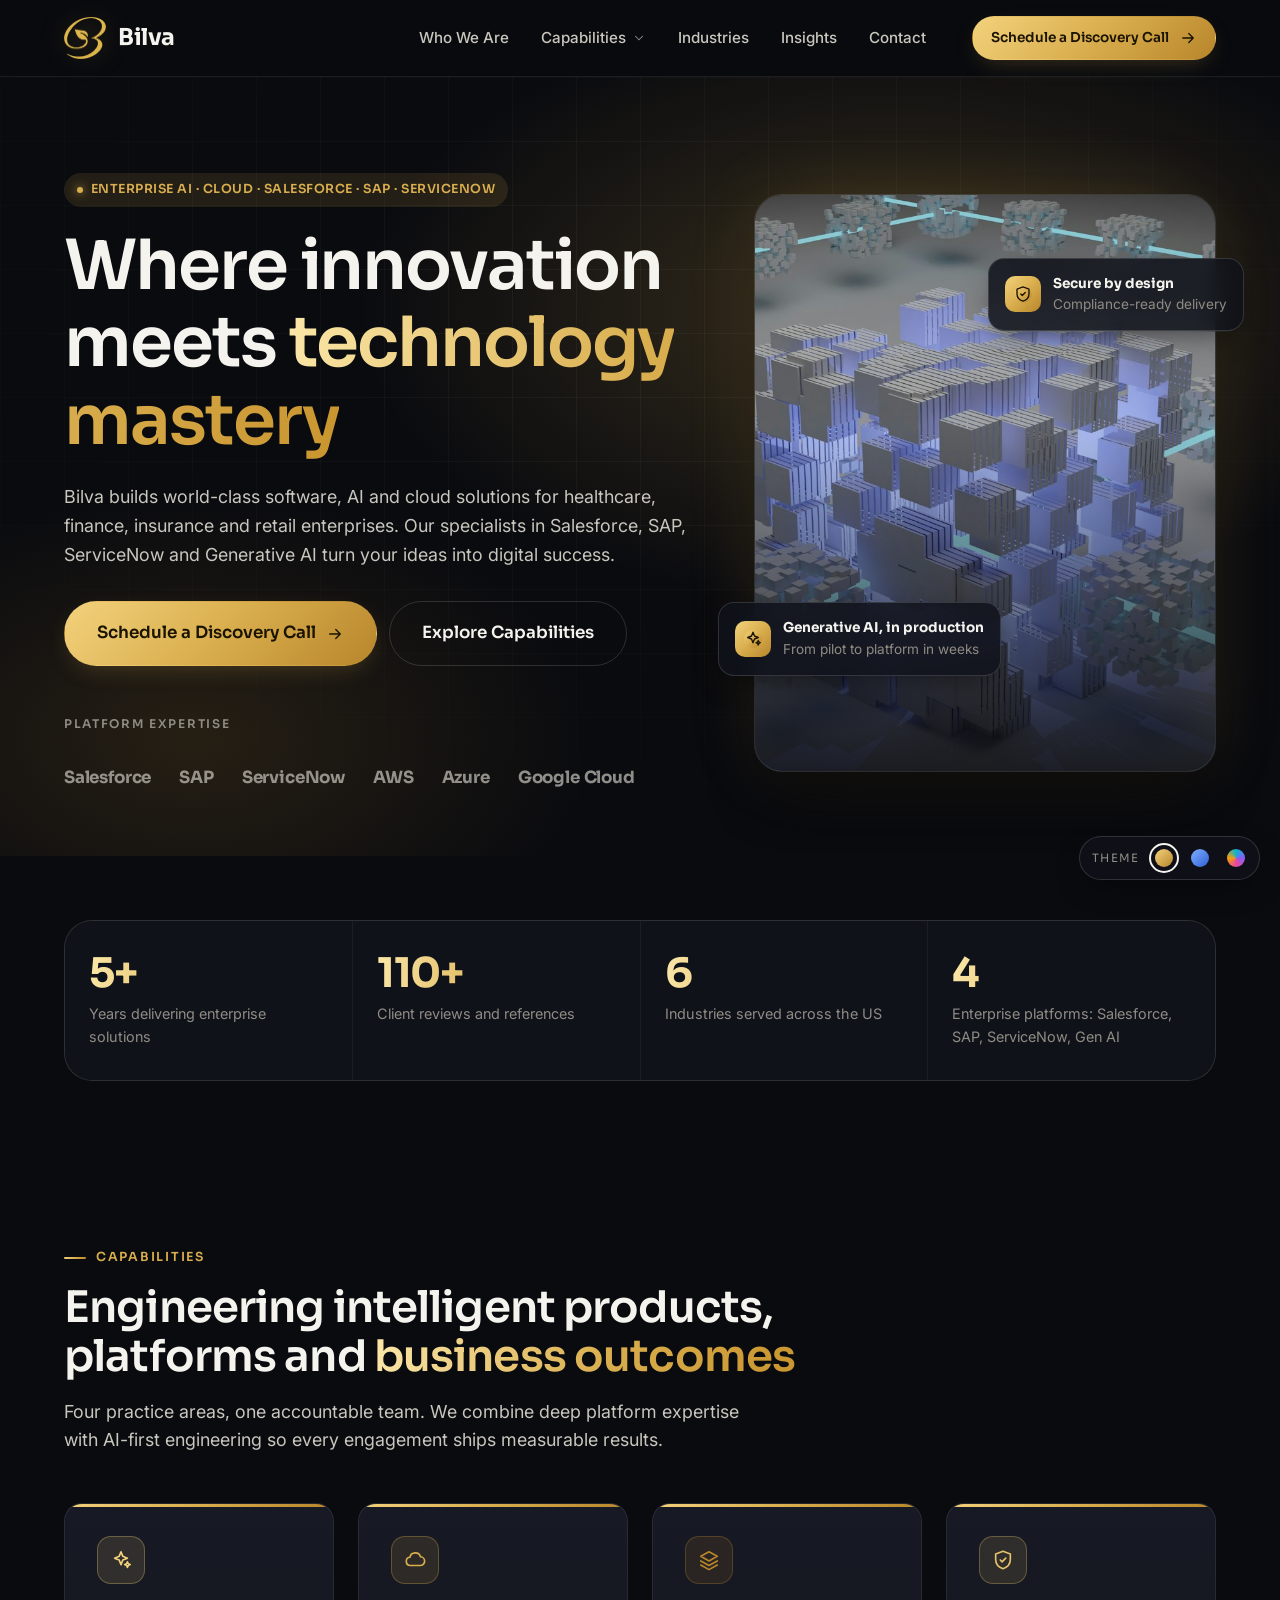
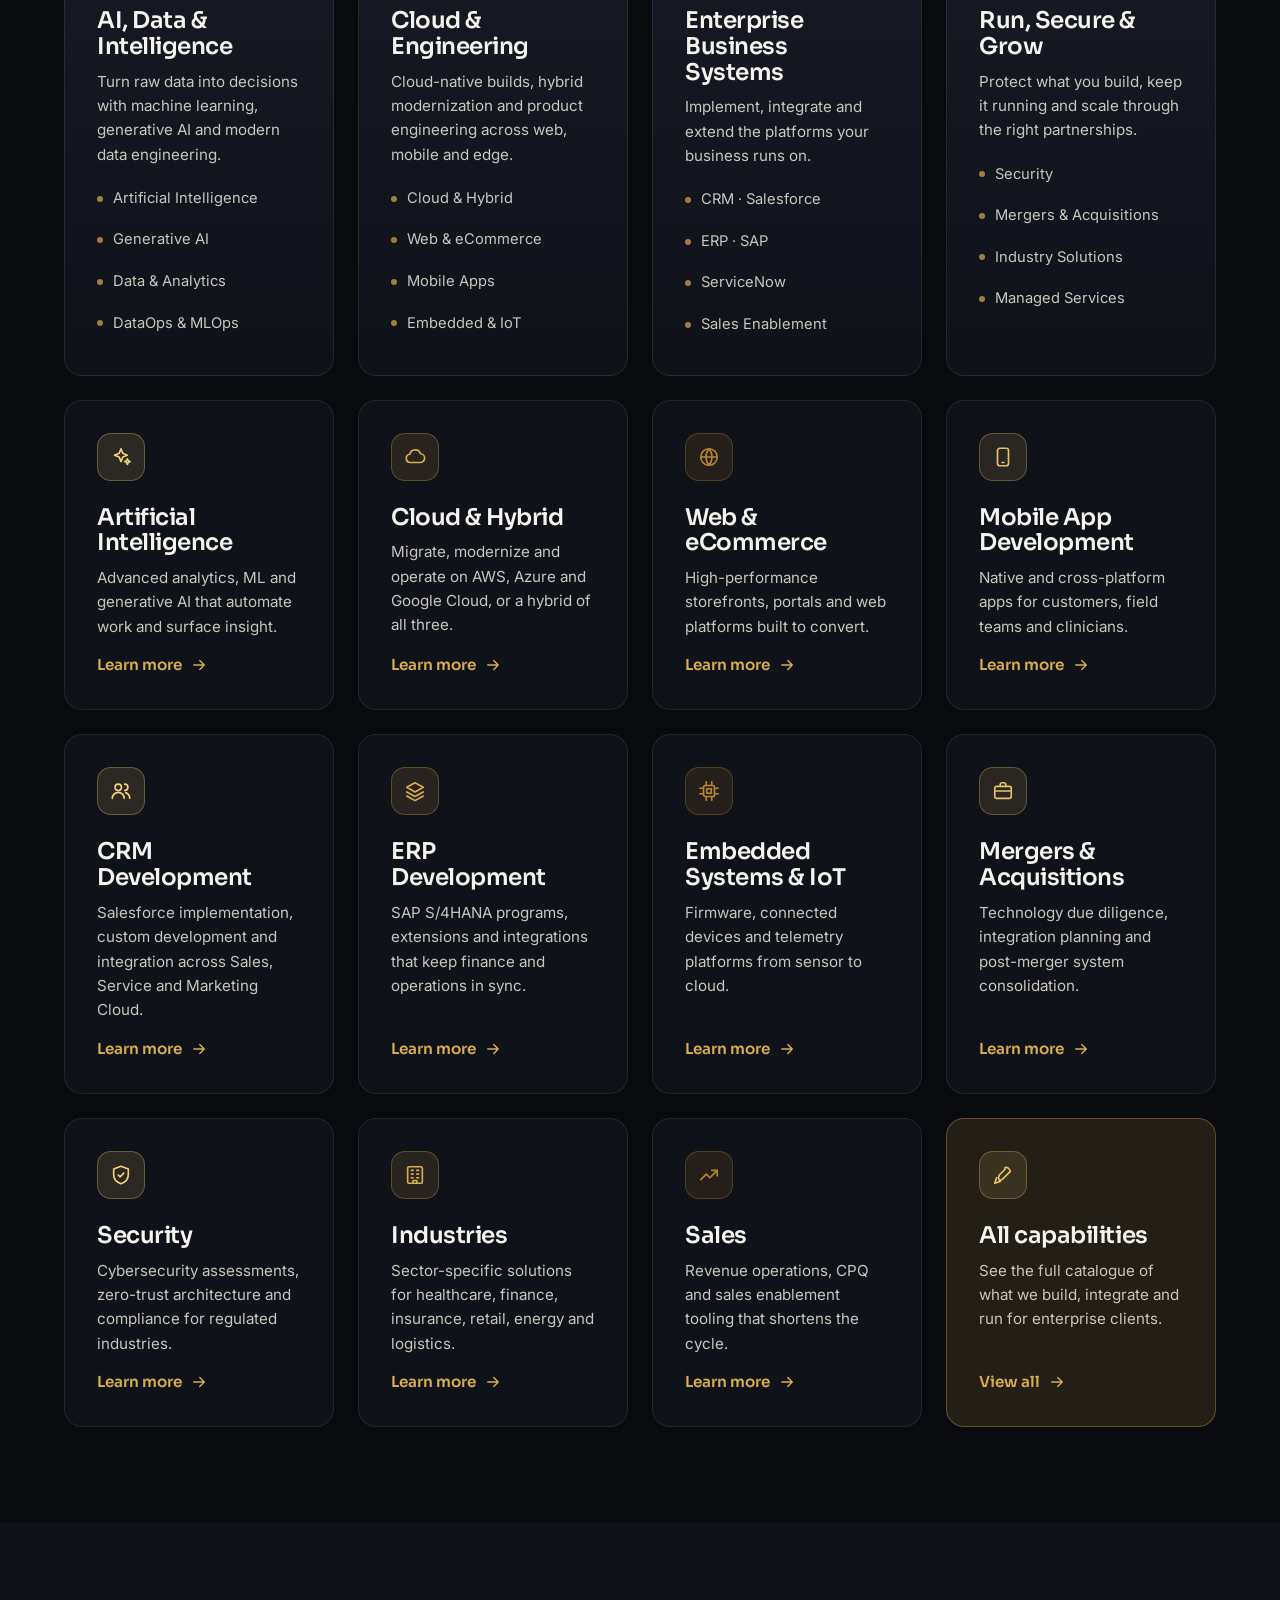
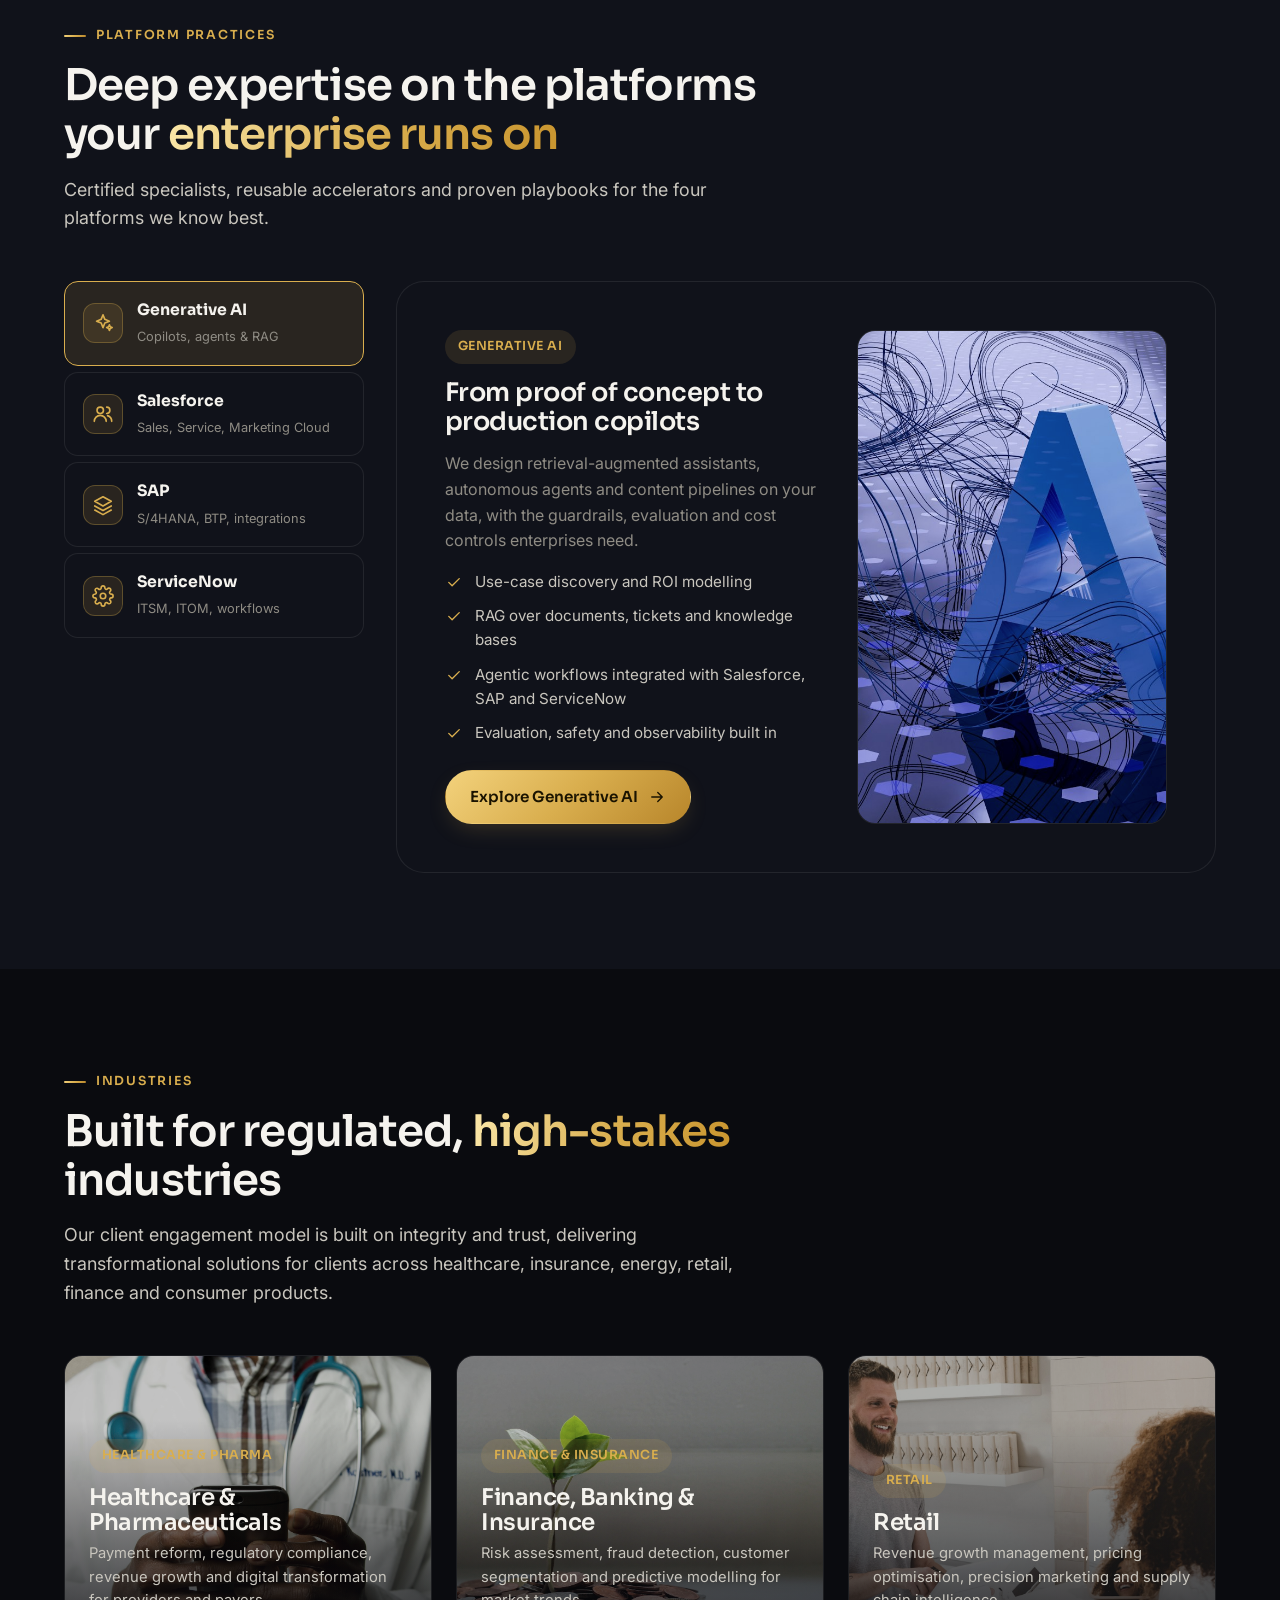
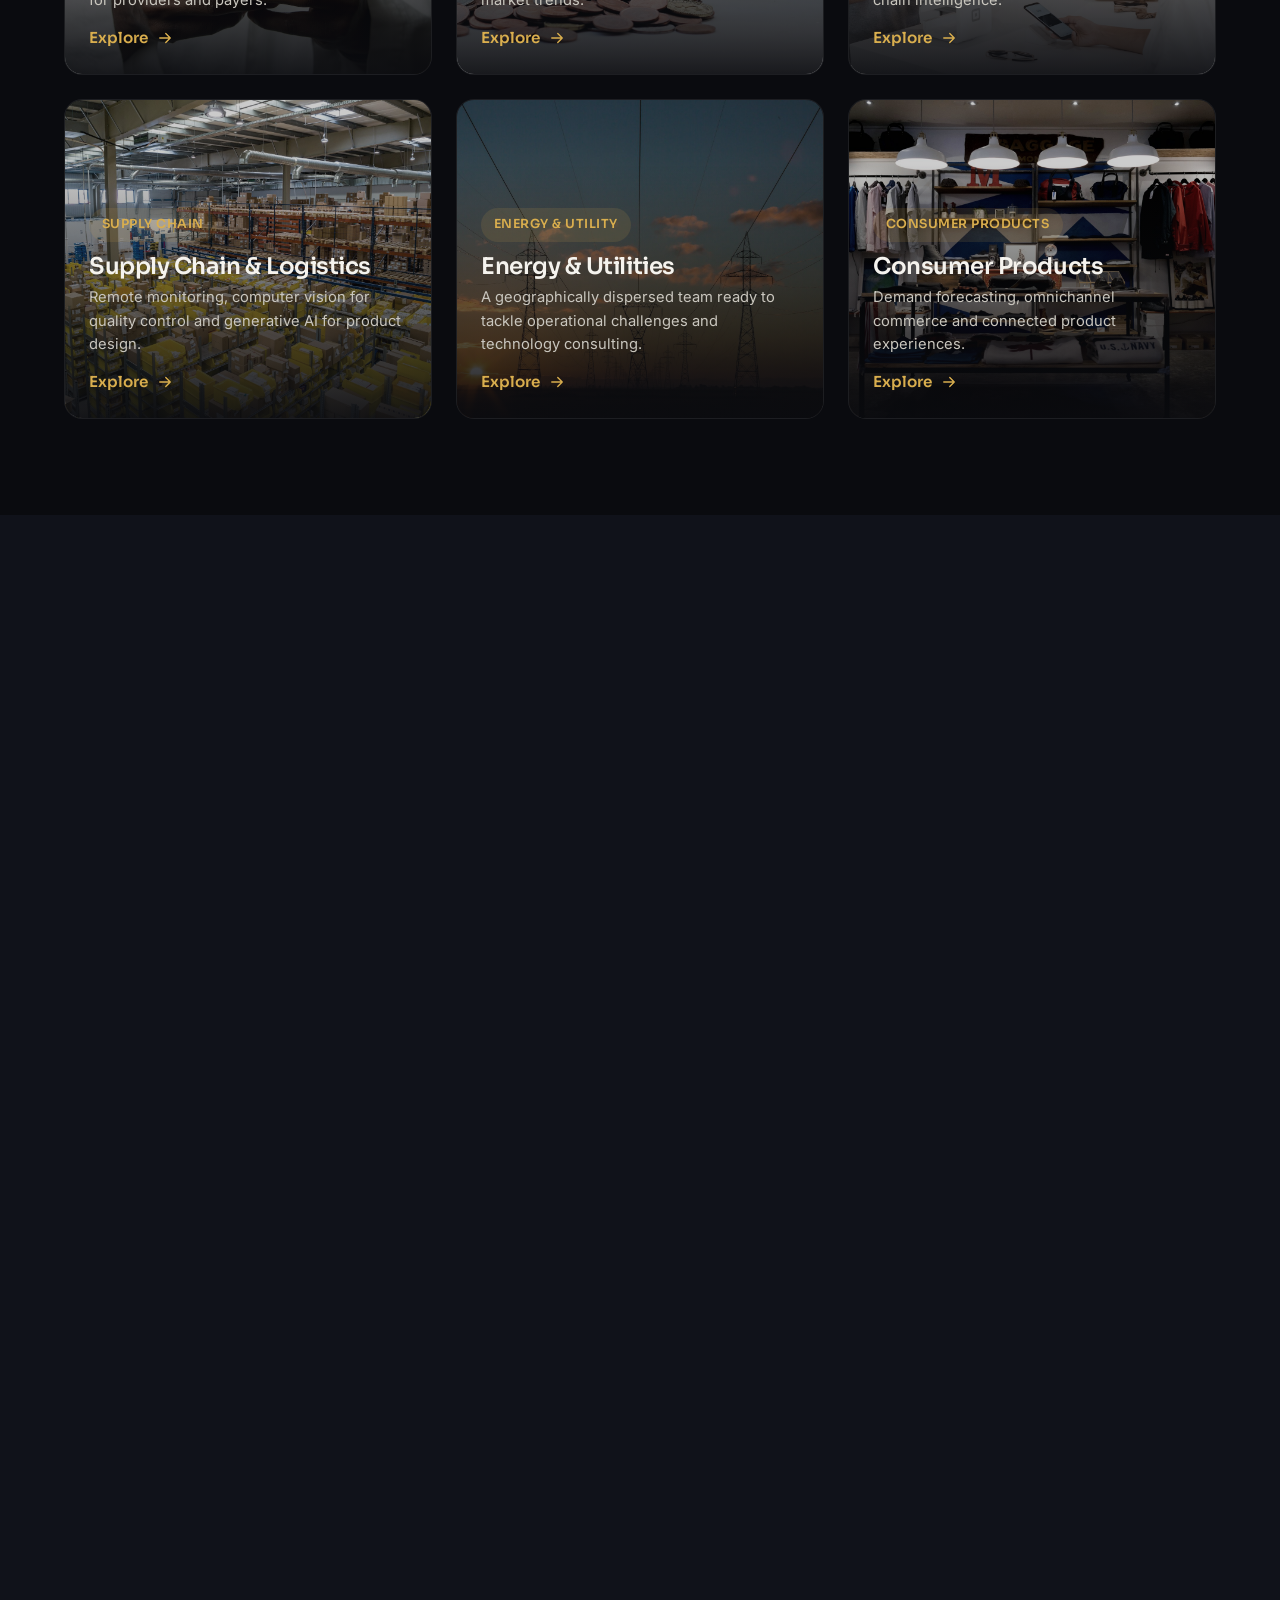
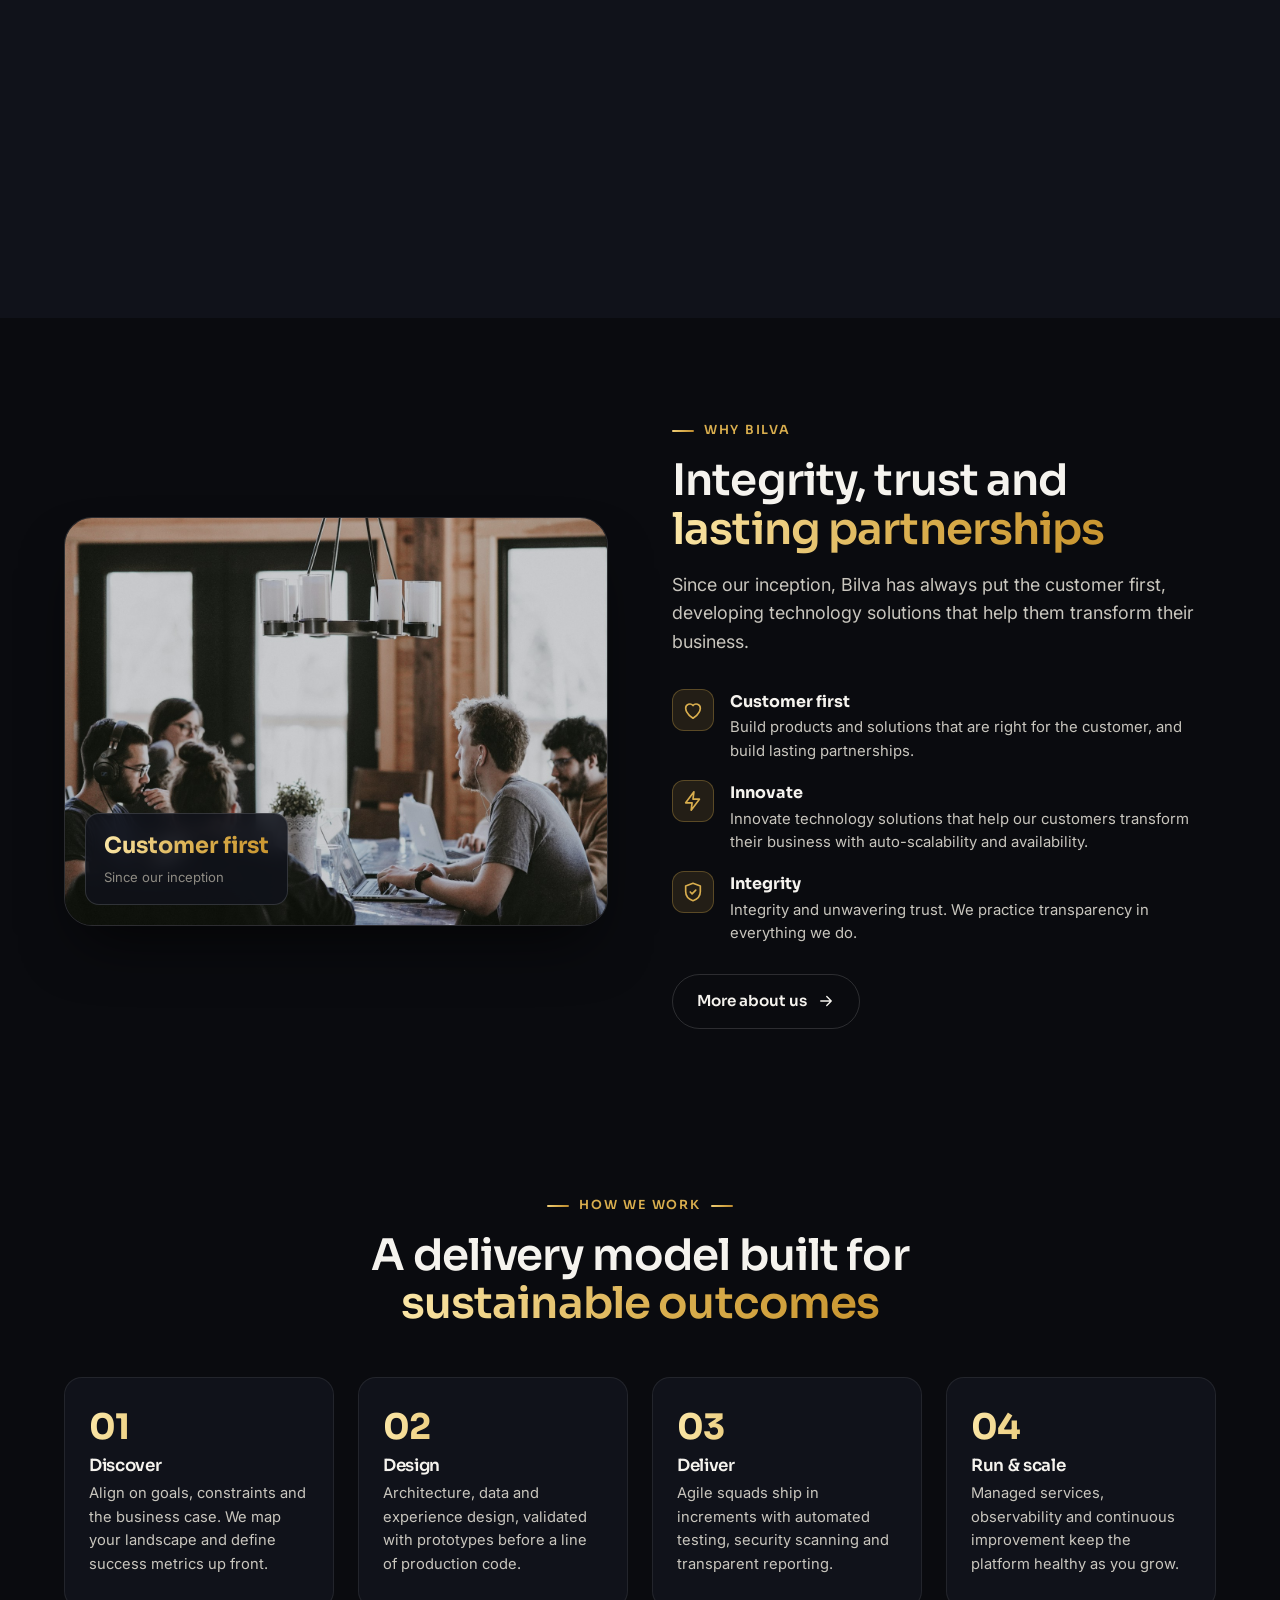
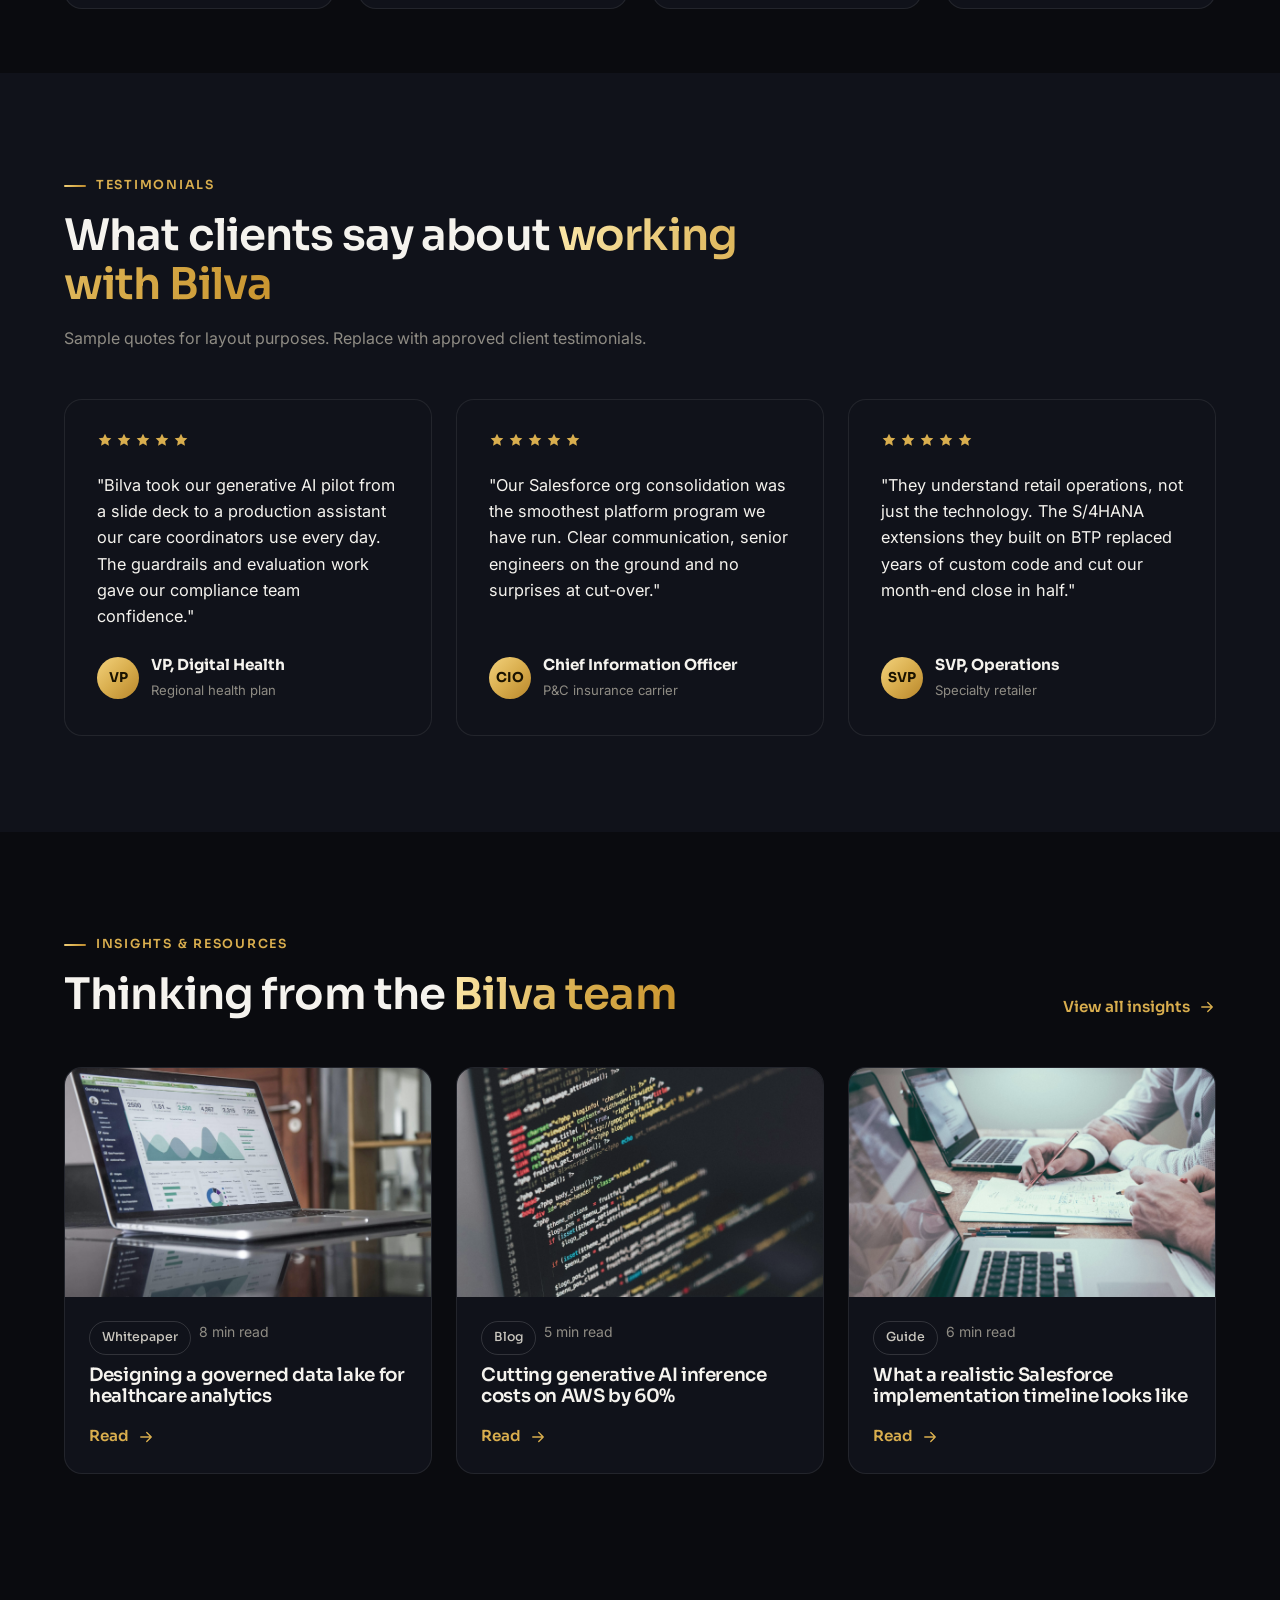
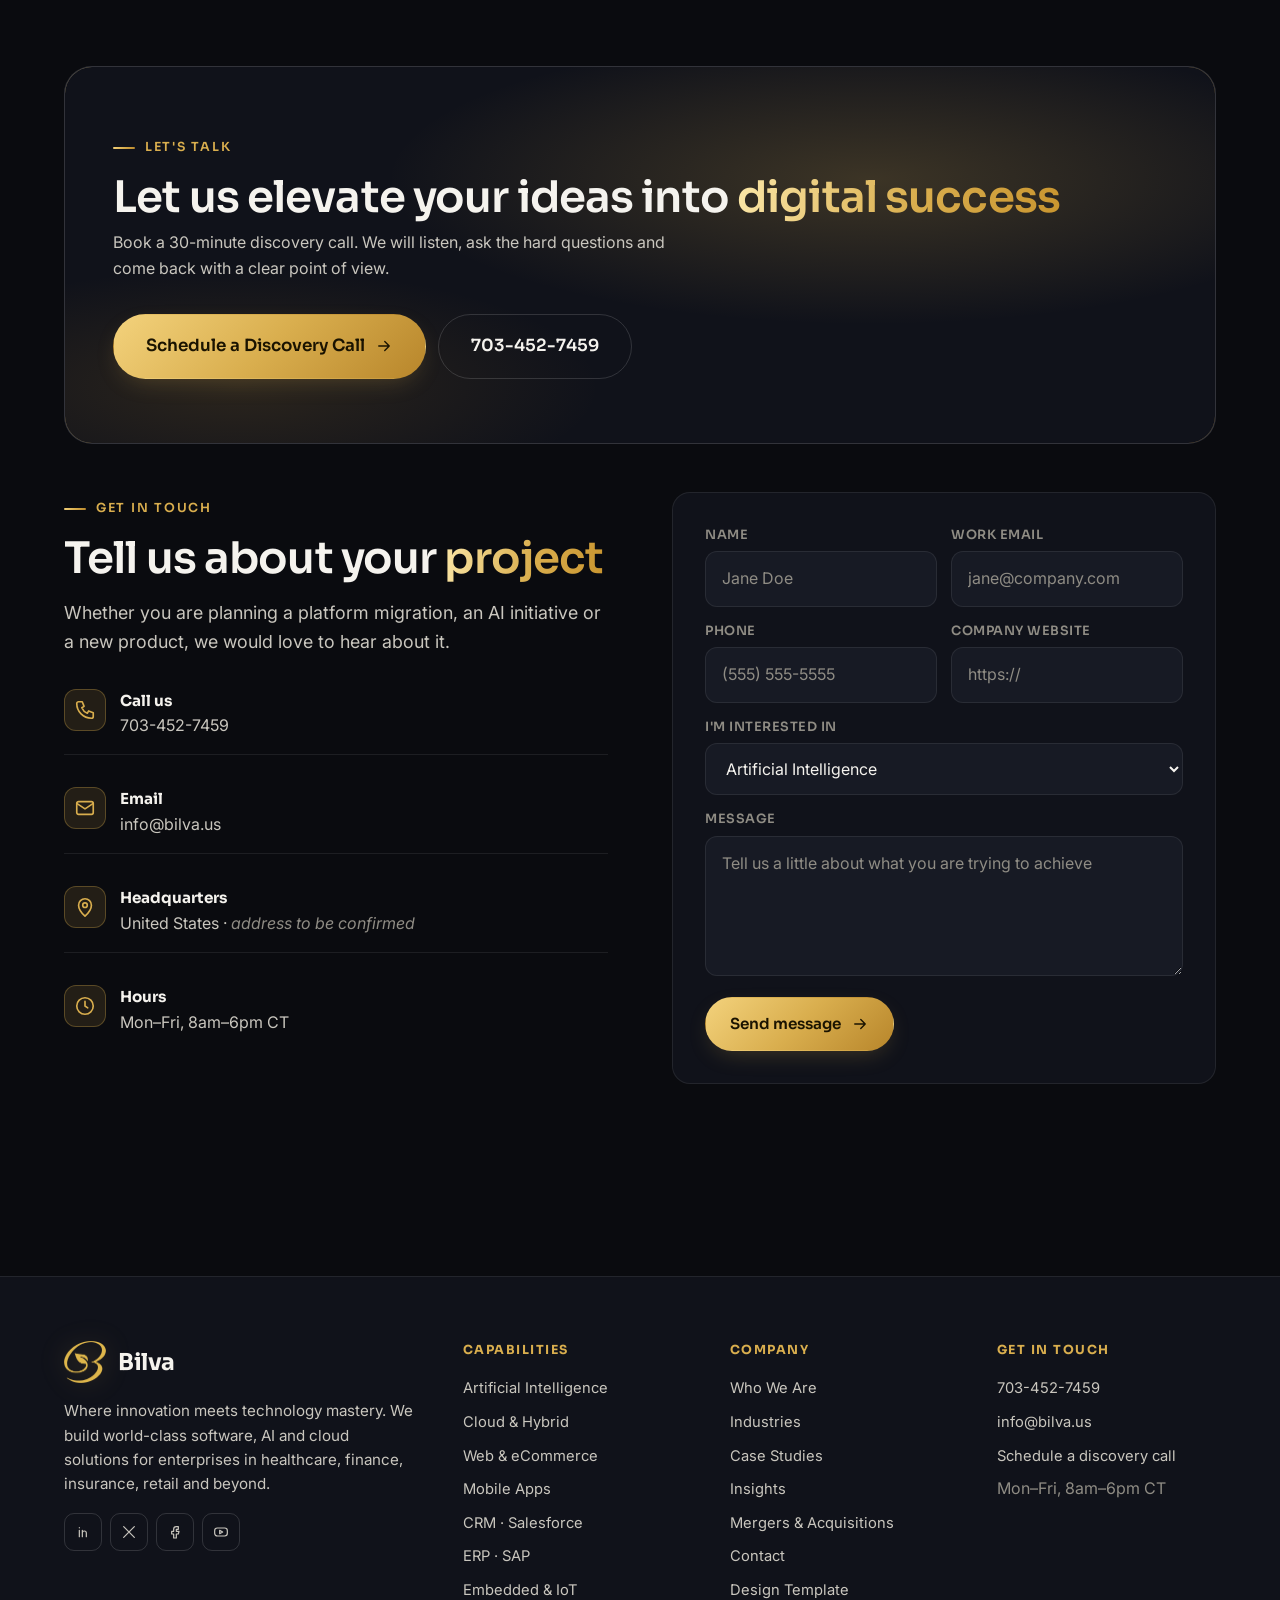
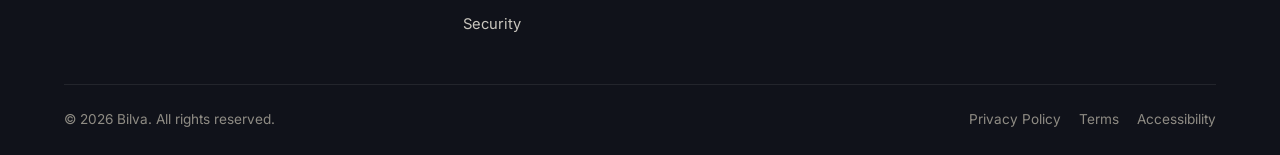
==== index.html @ 89097993 "Bilva website redesign mockup: dark-mode static site with gold, dark blue and multi-color themes Co-" ====
<!DOCTYPE html>
<html lang="en" data-theme="gold">
<head>
  <meta charset="utf-8">
  <meta name="viewport" content="width=device-width, initial-scale=1">
  <title>Bilva — Where Innovation Meets Technology Mastery</title>
  <meta name="description" content="Bilva builds world-class software, AI and cloud solutions for healthcare, finance, insurance and retail enterprises. Specialists in Salesforce, SAP, ServiceNow and Generative AI.">
  <link rel="icon" href="assets/img/logo.png">
  <script>try{document.documentElement.setAttribute('data-theme',new URLSearchParams(location.search).get('theme')||localStorage.getItem('bilva-theme')||'gold')}catch(e){}</script>
  <link rel="preconnect" href="https://fonts.googleapis.com">
  <link rel="preconnect" href="https://fonts.gstatic.com" crossorigin>
  <link href="https://fonts.googleapis.com/css2?family=Inter:wght@400;500;600&family=Sora:wght@400;500;600;700&display=swap" rel="stylesheet">
  <link rel="stylesheet" href="assets/css/styles.css">
</head>
<body>
<div id="site-header"></div>

<main>
  <!-- ===================== HERO ===================== -->
  <section class="hero">
    <div class="grid-bg"></div>
    <div class="container hero-inner">
      <div class="reveal in">
        <span class="chip"><span class="dot"></span> Enterprise AI · Cloud · Salesforce · SAP · ServiceNow</span>
        <h1 style="margin-top:20px">Where innovation meets <span class="grad-text">technology mastery</span></h1>
        <p class="lead">Bilva builds world-class software, AI and cloud solutions for healthcare, finance, insurance and retail enterprises. Our specialists in Salesforce, SAP, ServiceNow and Generative AI turn your ideas into digital success.</p>
        <div class="hero-actions">
          <a class="btn btn-primary btn-lg" href="contact.html">Schedule a Discovery Call <i data-icon="arrow"></i></a>
          <a class="btn btn-ghost btn-lg" href="services.html">Explore Capabilities</a>
        </div>
        <div class="trusted">
          <span class="label">Platform expertise</span>
          <div class="logo-row">
            <span class="logo-text">Salesforce</span>
            <span class="logo-text">SAP</span>
            <span class="logo-text">ServiceNow</span>
            <span class="logo-text">AWS</span>
            <span class="logo-text">Azure</span>
            <span class="logo-text">Google Cloud</span>
          </div>
        </div>
      </div>
      <div class="hero-visual reveal in">
        <div class="frame"><img src="assets/img/photos/hero-ai2.jpg" alt="Abstract 3D visualization of connected data blocks" width="1600" height="2000"></div>
        <div class="float-card fc-1"><div class="ico"><i data-icon="sparkles"></i></div><div><strong>Generative AI, in production</strong><span class="muted">From pilot to platform in weeks</span></div></div>
        <div class="float-card fc-2"><div class="ico"><i data-icon="shield"></i></div><div><strong>Secure by design</strong><span class="muted">Compliance-ready delivery</span></div></div>
      </div>
    </div>
  </section>

  <!-- ===================== STATS ===================== -->
  <section class="section tight">
    <div class="container">
      <div class="stats reveal-stagger">
        <div class="stat"><div class="num">5+</div><div class="lbl">Years delivering enterprise solutions</div></div>
        <div class="stat"><div class="num">110+</div><div class="lbl">Client reviews and references</div></div>
        <div class="stat"><div class="num">6</div><div class="lbl">Industries served across the US</div></div>
        <div class="stat"><div class="num">4</div><div class="lbl">Enterprise platforms: Salesforce, SAP, ServiceNow, Gen AI</div></div>
      </div>
    </div>
  </section>

  <!-- ===================== CAPABILITIES ===================== -->
  <section class="section" id="capabilities">
    <div class="container">
      <div class="section-head reveal">
        <span class="eyebrow">Capabilities</span>
        <h2>Engineering intelligent products, platforms and <span class="grad-text">business outcomes</span></h2>
        <p class="lead">Four practice areas, one accountable team. We combine deep platform expertise with AI-first engineering so every engagement ships measurable results.</p>
      </div>

      <div class="grid grid-4 reveal-stagger" style="margin-bottom:24px">
        <div class="card pillar accent-top">
          <div class="ico-box"><i data-icon="sparkles"></i></div>
          <h3>AI, Data &amp; Intelligence</h3>
          <p>Turn raw data into decisions with machine learning, generative AI and modern data engineering.</p>
          <ul>
            <li><a href="service-artificial-intelligence.html">Artificial Intelligence</a></li>
            <li><a href="service-artificial-intelligence.html#generative-ai">Generative AI</a></li>
            <li><a href="service-artificial-intelligence.html#data-engineering">Data &amp; Analytics</a></li>
            <li><a href="service-artificial-intelligence.html#mlops">DataOps &amp; MLOps</a></li>
          </ul>
        </div>
        <div class="card pillar accent-top">
          <div class="ico-box"><i data-icon="cloud"></i></div>
          <h3>Cloud &amp; Engineering</h3>
          <p>Cloud-native builds, hybrid modernization and product engineering across web, mobile and edge.</p>
          <ul>
            <li><a href="services.html#cloud-and-hybrid">Cloud &amp; Hybrid</a></li>
            <li><a href="services.html#web-development-and-ecommerce">Web &amp; eCommerce</a></li>
            <li><a href="services.html#mobile-app-development">Mobile Apps</a></li>
            <li><a href="services.html#embedded-systems-and-iot">Embedded &amp; IoT</a></li>
          </ul>
        </div>
        <div class="card pillar accent-top">
          <div class="ico-box"><i data-icon="layers"></i></div>
          <h3>Enterprise Business Systems</h3>
          <p>Implement, integrate and extend the platforms your business runs on.</p>
          <ul>
            <li><a href="services.html#crm-development">CRM · Salesforce</a></li>
            <li><a href="services.html#erp-development">ERP · SAP</a></li>
            <li><a href="services.html#servicenow">ServiceNow</a></li>
            <li><a href="services.html#sales">Sales Enablement</a></li>
          </ul>
        </div>
        <div class="card pillar accent-top">
          <div class="ico-box"><i data-icon="shield"></i></div>
          <h3>Run, Secure &amp; Grow</h3>
          <p>Protect what you build, keep it running and scale through the right partnerships.</p>
          <ul>
            <li><a href="services.html#security">Security</a></li>
            <li><a href="services.html#mergers-and-acquisitions">Mergers &amp; Acquisitions</a></li>
            <li><a href="industries.html">Industry Solutions</a></li>
            <li><a href="services.html#cloud-and-hybrid">Managed Services</a></li>
          </ul>
        </div>
      </div>

      <div class="grid grid-4 reveal-stagger">
        <a class="card flex" href="service-artificial-intelligence.html"><div class="ico-box"><i data-icon="sparkles"></i></div><h3>Artificial Intelligence</h3><p>Advanced analytics, ML and generative AI that automate work and surface insight.</p><span class="link-arrow">Learn more <i data-icon="arrow"></i></span></a>
        <a class="card flex" href="services.html#cloud-and-hybrid"><div class="ico-box"><i data-icon="cloud"></i></div><h3>Cloud &amp; Hybrid</h3><p>Migrate, modernize and operate on AWS, Azure and Google Cloud, or a hybrid of all three.</p><span class="link-arrow">Learn more <i data-icon="arrow"></i></span></a>
        <a class="card flex" href="services.html#web-development-and-ecommerce"><div class="ico-box"><i data-icon="globe"></i></div><h3>Web &amp; eCommerce</h3><p>High-performance storefronts, portals and web platforms built to convert.</p><span class="link-arrow">Learn more <i data-icon="arrow"></i></span></a>
        <a class="card flex" href="services.html#mobile-app-development"><div class="ico-box"><i data-icon="smartphone"></i></div><h3>Mobile App Development</h3><p>Native and cross-platform apps for customers, field teams and clinicians.</p><span class="link-arrow">Learn more <i data-icon="arrow"></i></span></a>
        <a class="card flex" href="services.html#crm-development"><div class="ico-box"><i data-icon="users"></i></div><h3>CRM Development</h3><p>Salesforce implementation, custom development and integration across Sales, Service and Marketing Cloud.</p><span class="link-arrow">Learn more <i data-icon="arrow"></i></span></a>
        <a class="card flex" href="services.html#erp-development"><div class="ico-box"><i data-icon="layers"></i></div><h3>ERP Development</h3><p>SAP S/4HANA programs, extensions and integrations that keep finance and operations in sync.</p><span class="link-arrow">Learn more <i data-icon="arrow"></i></span></a>
        <a class="card flex" href="services.html#embedded-systems-and-iot"><div class="ico-box"><i data-icon="cpu"></i></div><h3>Embedded Systems &amp; IoT</h3><p>Firmware, connected devices and telemetry platforms from sensor to cloud.</p><span class="link-arrow">Learn more <i data-icon="arrow"></i></span></a>
        <a class="card flex" href="services.html#mergers-and-acquisitions"><div class="ico-box"><i data-icon="briefcase"></i></div><h3>Mergers &amp; Acquisitions</h3><p>Technology due diligence, integration planning and post-merger system consolidation.</p><span class="link-arrow">Learn more <i data-icon="arrow"></i></span></a>
        <a class="card flex" href="services.html#security"><div class="ico-box"><i data-icon="shield"></i></div><h3>Security</h3><p>Cybersecurity assessments, zero-trust architecture and compliance for regulated industries.</p><span class="link-arrow">Learn more <i data-icon="arrow"></i></span></a>
        <a class="card flex" href="industries.html"><div class="ico-box"><i data-icon="building"></i></div><h3>Industries</h3><p>Sector-specific solutions for healthcare, finance, insurance, retail, energy and logistics.</p><span class="link-arrow">Learn more <i data-icon="arrow"></i></span></a>
        <a class="card flex" href="services.html#sales"><div class="ico-box"><i data-icon="trending"></i></div><h3>Sales</h3><p>Revenue operations, CPQ and sales enablement tooling that shortens the cycle.</p><span class="link-arrow">Learn more <i data-icon="arrow"></i></span></a>
        <a class="card flex" href="services.html" style="background:var(--accent-soft);border-color:color-mix(in srgb,var(--accent) 35%,transparent)"><div class="ico-box"><i data-icon="rocket"></i></div><h3>All capabilities</h3><p>See the full catalogue of what we build, integrate and run for enterprise clients.</p><span class="link-arrow">View all <i data-icon="arrow"></i></span></a>
      </div>
    </div>
  </section>

  <!-- ===================== PLATFORM ACCELERATORS (tabs) ===================== -->
  <section class="section" style="background:var(--bg-2)">
    <div class="container">
      <div class="section-head reveal">
        <span class="eyebrow">Platform practices</span>
        <h2>Deep expertise on the platforms your <span class="grad-text">enterprise runs on</span></h2>
        <p class="lead">Certified specialists, reusable accelerators and proven playbooks for the four platforms we know best.</p>
      </div>
      <div class="tabs reveal" data-tabs>
        <div class="tab-list">
          <button class="tab-btn active" data-tab="genai"><div class="ico-box"><i data-icon="sparkles"></i></div><div><strong>Generative AI</strong><small>Copilots, agents &amp; RAG</small></div></button>
          <button class="tab-btn" data-tab="sfdc"><div class="ico-box"><i data-icon="users"></i></div><div><strong>Salesforce</strong><small>Sales, Service, Marketing Cloud</small></div></button>
          <button class="tab-btn" data-tab="sap"><div class="ico-box"><i data-icon="layers"></i></div><div><strong>SAP</strong><small>S/4HANA, BTP, integrations</small></div></button>
          <button class="tab-btn" data-tab="snow"><div class="ico-box"><i data-icon="settings"></i></div><div><strong>ServiceNow</strong><small>ITSM, ITOM, workflows</small></div></button>
        </div>
        <div>
          <div class="tab-panel active" data-panel="genai">
            <div>
              <span class="chip">Generative AI</span>
              <h3 style="margin-top:14px;font-size:1.6rem">From proof of concept to production copilots</h3>
              <p class="muted">We design retrieval-augmented assistants, autonomous agents and content pipelines on your data, with the guardrails, evaluation and cost controls enterprises need.</p>
              <ul class="checks">
                <li><i data-icon="check"></i> Use-case discovery and ROI modelling</li>
                <li><i data-icon="check"></i> RAG over documents, tickets and knowledge bases</li>
                <li><i data-icon="check"></i> Agentic workflows integrated with Salesforce, SAP and ServiceNow</li>
                <li><i data-icon="check"></i> Evaluation, safety and observability built in</li>
              </ul>
              <a class="btn btn-primary" href="service-artificial-intelligence.html#generative-ai">Explore Generative AI <i data-icon="arrow"></i></a>
            </div>
            <div class="media"><img src="assets/img/photos/hero-ai.jpg" alt="Illuminated AI lettering over a circuit pattern"></div>
          </div>
          <div class="tab-panel" data-panel="sfdc">
            <div>
              <span class="chip">Salesforce</span>
              <h3 style="margin-top:14px;font-size:1.6rem">A single view of every customer</h3>
              <p class="muted">Implementation, custom Apex and Lightning development, data migration and integration across Sales, Service, Marketing and Experience Cloud.</p>
              <ul class="checks">
                <li><i data-icon="check"></i> Greenfield implementations and org consolidation</li>
                <li><i data-icon="check"></i> CPQ, Field Service and Health Cloud specialisation</li>
                <li><i data-icon="check"></i> MuleSoft and API-led integration with ERP and data platforms</li>
                <li><i data-icon="check"></i> Einstein and Agentforce enablement</li>
              </ul>
              <a class="btn btn-primary" href="services.html#crm-development">Explore Salesforce <i data-icon="arrow"></i></a>
            </div>
            <div class="media"><img src="assets/img/photos/meeting.jpg" alt="Team collaborating around laptops in a modern office"></div>
          </div>
          <div class="tab-panel" data-panel="sap">
            <div>
              <span class="chip">SAP</span>
              <h3 style="margin-top:14px;font-size:1.6rem">Modern ERP without the disruption</h3>
              <p class="muted">S/4HANA migrations, clean-core extensions on BTP and integration patterns that keep finance, supply chain and operations in lockstep.</p>
              <ul class="checks">
                <li><i data-icon="check"></i> Brownfield and greenfield S/4HANA programs</li>
                <li><i data-icon="check"></i> BTP extensions, Fiori apps and CAP services</li>
                <li><i data-icon="check"></i> Data migration, cut-over and hypercare</li>
                <li><i data-icon="check"></i> Integration with Salesforce, ServiceNow and cloud data platforms</li>
              </ul>
              <a class="btn btn-primary" href="services.html#erp-development">Explore SAP <i data-icon="arrow"></i></a>
            </div>
            <div class="media"><img src="assets/img/photos/logistics.jpg" alt="Warehouse aisles stacked with inventory"></div>
          </div>
          <div class="tab-panel" data-panel="snow">
            <div>
              <span class="chip">ServiceNow</span>
              <h3 style="margin-top:14px;font-size:1.6rem">Workflows that run the enterprise</h3>
              <p class="muted">ITSM, ITOM, HR and custom App Engine solutions that replace ticket queues with automated, measurable service delivery.</p>
              <ul class="checks">
                <li><i data-icon="check"></i> ITSM Pro implementation and process design</li>
                <li><i data-icon="check"></i> CMDB, discovery and ITOM health</li>
                <li><i data-icon="check"></i> Custom scoped apps and Flow Designer automation</li>
                <li><i data-icon="check"></i> Now Assist and virtual agent rollouts</li>
              </ul>
              <a class="btn btn-primary" href="services.html#servicenow">Explore ServiceNow <i data-icon="arrow"></i></a>
            </div>
            <div class="media"><img src="assets/img/photos/servers.jpg" alt="Rows of servers in a data center"></div>
          </div>
        </div>
      </div>
    </div>
  </section>

  <!-- ===================== INDUSTRIES ===================== -->
  <section class="section" id="industries">
    <div class="container">
      <div class="section-head reveal">
        <span class="eyebrow">Industries</span>
        <h2>Built for regulated, <span class="grad-text">high-stakes</span> industries</h2>
        <p class="lead">Our client engagement model is built on integrity and trust, delivering transformational solutions for clients across healthcare, insurance, energy, retail, finance and consumer products.</p>
      </div>
      <div class="grid grid-3 reveal-stagger">
        <a class="img-card" href="industries.html#healthcare"><img src="assets/img/photos/healthcare.jpg" alt="Clinician using a smartphone"><div class="body"><span class="chip">Healthcare &amp; Pharma</span><h3>Healthcare &amp; Pharmaceuticals</h3><p>Payment reform, regulatory compliance, revenue growth and digital transformation for providers and payers.</p><span class="link-arrow">Explore <i data-icon="arrow"></i></span></div></a>
        <a class="img-card" href="industries.html#finance"><img src="assets/img/photos/finance.jpg" alt="Seedling growing from a pile of coins"><div class="body"><span class="chip">Finance &amp; Insurance</span><h3>Finance, Banking &amp; Insurance</h3><p>Risk assessment, fraud detection, customer segmentation and predictive modelling for market trends.</p><span class="link-arrow">Explore <i data-icon="arrow"></i></span></div></a>
        <a class="img-card" href="industries.html#retail"><img src="assets/img/photos/retail.jpg" alt="Retail checkout with a smiling customer"><div class="body"><span class="chip">Retail</span><h3>Retail</h3><p>Revenue growth management, pricing optimisation, precision marketing and supply chain intelligence.</p><span class="link-arrow">Explore <i data-icon="arrow"></i></span></div></a>
        <a class="img-card" href="industries.html#supply-chain"><img src="assets/img/photos/logistics.jpg" alt="Warehouse with stacked pallets"><div class="body"><span class="chip">Supply Chain</span><h3>Supply Chain &amp; Logistics</h3><p>Remote monitoring, computer vision for quality control and generative AI for product design.</p><span class="link-arrow">Explore <i data-icon="arrow"></i></span></div></a>
        <a class="img-card" href="industries.html#energy"><img src="assets/img/photos/energy.jpg" alt="Power transmission lines at sunset"><div class="body"><span class="chip">Energy &amp; Utility</span><h3>Energy &amp; Utilities</h3><p>A geographically dispersed team ready to tackle operational challenges and technology consulting.</p><span class="link-arrow">Explore <i data-icon="arrow"></i></span></div></a>
        <a class="img-card" href="industries.html#consumer"><img src="assets/img/photos/consumer.jpg" alt="Clothing displayed in a boutique"><div class="body"><span class="chip">Consumer Products</span><h3>Consumer Products</h3><p>Demand forecasting, omnichannel commerce and connected product experiences.</p><span class="link-arrow">Explore <i data-icon="arrow"></i></span></div></a>
      </div>
    </div>
  </section>

  <!-- ===================== IMPACT / CASE STUDIES ===================== -->
  <section class="section" id="impact" style="background:var(--bg-2)">
    <div class="container">
      <div class="section-head reveal">
        <span class="eyebrow">Impact that matters</span>
        <h2>Outcomes our clients <span class="grad-text">measure</span></h2>
        <p class="lead">Illustrative engagements showing how we combine platforms, AI and engineering discipline. <span class="muted">(Sample content for the mockup; replace with real case studies.)</span></p>
      </div>
      <div class="grid grid-3 reveal-stagger">
        <a class="case-card feature" href="#">
          <div class="media"><img src="assets/img/photos/dashboard.jpg" alt="Analytics dashboard on a tablet"></div>
          <div class="body">
            <div class="meta"><span class="chip">Healthcare</span><span class="chip outline">Generative AI</span></div>
            <h3>AI claims triage that cut manual review by 40%</h3>
            <p>A regional health plan deployed a retrieval-augmented assistant to classify and route incoming claims, integrated directly with its Salesforce Health Cloud instance.</p>
            <span class="link-arrow">Explore the impact <i data-icon="arrow"></i></span>
          </div>
        </a>
        <a class="case-card" href="#">
          <div class="media"><img src="assets/img/photos/cloud.jpg" alt="Network cabling in a server rack"></div>
          <div class="body">
            <div class="meta"><span class="chip">Retail</span><span class="chip outline">SAP</span></div>
            <h3>S/4HANA migration delivered in 9 months with zero downtime</h3>
            <p>Brownfield conversion for a specialty retailer, with BTP extensions replacing custom ABAP.</p>
            <span class="link-arrow">Read <i data-icon="arrow"></i></span>
          </div>
        </a>
        <a class="case-card" href="#">
          <div class="media"><img src="assets/img/photos/iot.jpg" alt="Engineer working on industrial equipment"></div>
          <div class="body">
            <div class="meta"><span class="chip">Energy</span><span class="chip outline">IoT</span></div>
            <h3>Fleet telemetry platform monitoring 12,000 field assets</h3>
            <p>Edge firmware, streaming ingestion and anomaly detection for a utility's distributed equipment.</p>
            <span class="link-arrow">Read <i data-icon="arrow"></i></span>
          </div>
        </a>
        <a class="case-card" href="#">
          <div class="media"><img src="assets/img/photos/team-laptops.jpg" alt="Team working together on laptops"></div>
          <div class="body">
            <div class="meta"><span class="chip">Insurance</span><span class="chip outline">Salesforce</span></div>
            <h3>Service Cloud rollout across 1,200 agents in 14 weeks</h3>
            <p>Org consolidation, omnichannel routing and Einstein case classification for a P&amp;C insurer.</p>
            <span class="link-arrow">Read <i data-icon="arrow"></i></span>
          </div>
        </a>
        <a class="case-card" href="#">
          <div class="media"><img src="assets/img/photos/security.jpg" alt="Circuit-board schematic glowing on a dark screen"></div>
          <div class="body">
            <div class="meta"><span class="chip">Finance</span><span class="chip outline">Security</span></div>
            <h3>Zero-trust program for a regional bank in 6 months</h3>
            <p>Identity consolidation, network segmentation and continuous compliance reporting for SOC 2 and PCI DSS.</p>
            <span class="link-arrow">Read <i data-icon="arrow"></i></span>
          </div>
        </a>
      </div>
    </div>
  </section>

  <!-- ===================== WHY BILVA ===================== -->
  <section class="section" id="why">
    <div class="container split">
      <div class="media reveal">
        <img src="assets/img/photos/team-collab.jpg" alt="Team gathered around a table working on laptops">
        <div class="badge-float"><strong>Customer first</strong><span>Since our inception</span></div>
      </div>
      <div class="reveal">
        <span class="eyebrow">Why Bilva</span>
        <h2>Integrity, trust and <span class="grad-text">lasting partnerships</span></h2>
        <p class="lead">Since our inception, Bilva has always put the customer first, developing technology solutions that help them transform their business.</p>
        <ul class="value-list">
          <li><div class="ico-box"><i data-icon="heart"></i></div><div><strong>Customer first</strong><p>Build products and solutions that are right for the customer, and build lasting partnerships.</p></div></li>
          <li><div class="ico-box"><i data-icon="zap"></i></div><div><strong>Innovate</strong><p>Innovate technology solutions that help our customers transform their business with auto-scalability and availability.</p></div></li>
          <li><div class="ico-box"><i data-icon="shield"></i></div><div><strong>Integrity</strong><p>Integrity and unwavering trust. We practice transparency in everything we do.</p></div></li>
        </ul>
        <div style="margin-top:28px"><a class="btn btn-ghost" href="about.html">More about us <i data-icon="arrow"></i></a></div>
      </div>
    </div>
  </section>

  <!-- ===================== PROCESS ===================== -->
  <section class="section tight">
    <div class="container">
      <div class="section-head center reveal">
        <span class="eyebrow">How we work</span>
        <h2>A delivery model built for <span class="grad-text">sustainable outcomes</span></h2>
      </div>
      <div class="steps reveal-stagger">
        <div class="step"><h4>Discover</h4><p>Align on goals, constraints and the business case. We map your landscape and define success metrics up front.</p></div>
        <div class="step"><h4>Design</h4><p>Architecture, data and experience design, validated with prototypes before a line of production code.</p></div>
        <div class="step"><h4>Deliver</h4><p>Agile squads ship in increments with automated testing, security scanning and transparent reporting.</p></div>
        <div class="step"><h4>Run &amp; scale</h4><p>Managed services, observability and continuous improvement keep the platform healthy as you grow.</p></div>
      </div>
    </div>
  </section>

  <!-- ===================== TESTIMONIALS ===================== -->
  <section class="section" style="background:var(--bg-2)">
    <div class="container">
      <div class="section-head reveal">
        <span class="eyebrow">Testimonials</span>
        <h2>What clients say about <span class="grad-text">working with Bilva</span></h2>
        <p class="muted">Sample quotes for layout purposes. Replace with approved client testimonials.</p>
      </div>
      <div class="grid grid-3 reveal-stagger">
        <div class="card quote">
          <div class="stars"><i data-icon="star"></i><i data-icon="star"></i><i data-icon="star"></i><i data-icon="star"></i><i data-icon="star"></i></div>
          <blockquote>"Bilva took our generative AI pilot from a slide deck to a production assistant our care coordinators use every day. The guardrails and evaluation work gave our compliance team confidence."</blockquote>
          <div class="who"><div class="avatar">VP</div><div><strong>VP, Digital Health</strong><span>Regional health plan</span></div></div>
        </div>
        <div class="card quote">
          <div class="stars"><i data-icon="star"></i><i data-icon="star"></i><i data-icon="star"></i><i data-icon="star"></i><i data-icon="star"></i></div>
          <blockquote>"Our Salesforce org consolidation was the smoothest platform program we have run. Clear communication, senior engineers on the ground and no surprises at cut-over."</blockquote>
          <div class="who"><div class="avatar">CIO</div><div><strong>Chief Information Officer</strong><span>P&amp;C insurance carrier</span></div></div>
        </div>
        <div class="card quote">
          <div class="stars"><i data-icon="star"></i><i data-icon="star"></i><i data-icon="star"></i><i data-icon="star"></i><i data-icon="star"></i></div>
          <blockquote>"They understand retail operations, not just the technology. The S/4HANA extensions they built on BTP replaced years of custom code and cut our month-end close in half."</blockquote>
          <div class="who"><div class="avatar">SVP</div><div><strong>SVP, Operations</strong><span>Specialty retailer</span></div></div>
        </div>
      </div>
    </div>
  </section>

  <!-- ===================== INSIGHTS ===================== -->
  <section class="section" id="insights">
    <div class="container">
      <div class="section-head reveal" style="display:flex;justify-content:space-between;align-items:flex-end;gap:24px;max-width:none;flex-wrap:wrap">
        <div><span class="eyebrow">Insights &amp; resources</span><h2 style="margin:0">Thinking from the <span class="grad-text">Bilva team</span></h2></div>
        <a class="link-arrow" href="#">View all insights <i data-icon="arrow"></i></a>
      </div>
      <div class="grid grid-3 reveal-stagger">
        <a class="case-card" href="#"><div class="media"><img src="assets/img/photos/analytics.jpg" alt="Laptop displaying analytics charts"></div><div class="body"><div class="meta"><span class="chip outline">Whitepaper</span><span class="muted small">8 min read</span></div><h3>Designing a governed data lake for healthcare analytics</h3><span class="link-arrow">Read <i data-icon="arrow"></i></span></div></a>
        <a class="case-card" href="#"><div class="media"><img src="assets/img/photos/code.jpg" alt="Source code on a dark screen"></div><div class="body"><div class="meta"><span class="chip outline">Blog</span><span class="muted small">5 min read</span></div><h3>Cutting generative AI inference costs on AWS by 60%</h3><span class="link-arrow">Read <i data-icon="arrow"></i></span></div></a>
        <a class="case-card" href="#"><div class="media"><img src="assets/img/photos/planning.jpg" alt="Planning session with laptops and notes"></div><div class="body"><div class="meta"><span class="chip outline">Guide</span><span class="muted small">6 min read</span></div><h3>What a realistic Salesforce implementation timeline looks like</h3><span class="link-arrow">Read <i data-icon="arrow"></i></span></div></a>
      </div>
    </div>
  </section>

  <!-- ===================== CTA + CONTACT ===================== -->
  <section class="section" id="contact">
    <div class="container">
      <div class="cta-band reveal" style="margin-bottom:48px">
        <div class="inner">
          <div><span class="eyebrow">Let's talk</span><h2>Let us elevate your ideas into <span class="grad-text">digital success</span></h2><p>Book a 30-minute discovery call. We will listen, ask the hard questions and come back with a clear point of view.</p></div>
          <div class="actions"><a class="btn btn-primary btn-lg" href="contact.html">Schedule a Discovery Call <i data-icon="arrow"></i></a><a class="btn btn-ghost btn-lg" href="tel:+17034527459">703-452-7459</a></div>
        </div>
      </div>
      <div class="split reveal" style="align-items:start">
        <div>
          <span class="eyebrow">Get in touch</span>
          <h2>Tell us about your <span class="grad-text">project</span></h2>
          <p class="lead">Whether you are planning a platform migration, an AI initiative or a new product, we would love to hear about it.</p>
          <div class="contact-info">
            <div class="row"><div class="ico-box"><i data-icon="phone"></i></div><div><strong>Call us</strong><a href="tel:+17034527459">703-452-7459</a></div></div>
            <div class="row"><div class="ico-box"><i data-icon="mail"></i></div><div><strong>Email</strong><a href="mailto:info@bilva.us">info@bilva.us</a></div></div>
            <div class="row"><div class="ico-box"><i data-icon="pin"></i></div><div><strong>Headquarters</strong><span>United States · <em class="muted">address to be confirmed</em></span></div></div>
            <div class="row"><div class="ico-box"><i data-icon="clock"></i></div><div><strong>Hours</strong><span>Mon–Fri, 8am–6pm CT</span></div></div>
          </div>
        </div>
        <form class="card form" data-demo novalidate>
          <div class="field"><label for="f-name">Name</label><input id="f-name" type="text" placeholder="Jane Doe" required></div>
          <div class="field"><label for="f-email">Work email</label><input id="f-email" type="email" placeholder="jane@company.com" required></div>
          <div class="field"><label for="f-phone">Phone</label><input id="f-phone" type="tel" placeholder="(555) 555-5555"></div>
          <div class="field"><label for="f-company">Company website</label><input id="f-company" type="url" placeholder="https://"></div>
          <div class="field full"><label for="f-interest">I'm interested in</label><select id="f-interest"><option>Artificial Intelligence</option><option>Cloud &amp; Hybrid</option><option>Salesforce / CRM</option><option>SAP / ERP</option><option>ServiceNow</option><option>Security</option><option>Something else</option></select></div>
          <div class="field full"><label for="f-msg">Message</label><textarea id="f-msg" placeholder="Tell us a little about what you are trying to achieve"></textarea></div>
          <div class="full"><button class="btn btn-primary" type="submit">Send message <i data-icon="arrow"></i></button></div>
          <p class="form-msg full small" style="display:none;color:var(--accent);margin:0"></p>
        </form>
      </div>
    </div>
  </section>
</main>

<div id="site-footer"></div>
<script src="assets/js/main.js"></script>
</body>
</html>
---- assets/css/styles.css ----
/* ==========================================================================
   Bilva — Design System & Site Styles
   Dark-mode only. Three color themes switched via html[data-theme]:
     gold  (default)  — brand gold from the Bilva leaf-mark
     blue             — deep navy / electric blue
     multi            — cyan → violet → pink → amber spectrum
   ========================================================================== */

/* ---------- Tokens: shared ---------- */
:root {
  --font-display: "Sora", "Inter", system-ui, sans-serif;
  --font-body: "Inter", system-ui, -apple-system, "Segoe UI", sans-serif;

  --radius-sm: 10px;
  --radius: 18px;
  --radius-lg: 28px;
  --radius-pill: 999px;

  --container: 1200px;
  --gutter: 24px;

  --space-1: 4px;  --space-2: 8px;  --space-3: 12px; --space-4: 16px;
  --space-5: 24px; --space-6: 32px; --space-7: 48px; --space-8: 64px;
  --space-9: 96px; --space-10: 128px;

  --shadow-1: 0 1px 2px rgba(0,0,0,.4);
  --shadow-2: 0 10px 30px -10px rgba(0,0,0,.6);
  --shadow-3: 0 30px 60px -20px rgba(0,0,0,.7);

  --ease: cubic-bezier(.2,.7,.2,1);
  --dur: .35s;
}

/* ---------- Theme: GOLD (default) ---------- */
:root, :root[data-theme="gold"] {
  --bg: #0A0B0F;
  --bg-2: #10121A;
  --bg-3: #171A24;
  --bg-4: #1F2330;
  --line: rgba(255,255,255,.08);
  --line-strong: rgba(255,255,255,.14);
  --text: #F5F3EE;
  --text-2: #C9C6BE;
  --muted: #8F8C84;

  --accent: #D9AE4E;
  --accent-2: #F3D27C;
  --accent-3: #B8862B;
  --accent-ink: #1A1300;
  --accent-soft: rgba(217,174,78,.12);
  --glow: rgba(217,174,78,.28);

  --grad: linear-gradient(135deg, #F3D27C 0%, #D9AE4E 50%, #B8862B 100%);
  --grad-text: linear-gradient(100deg, #FBE7A8 0%, #D9AE4E 55%, #C9952F 100%);
  --grad-hero: radial-gradient(60% 55% at 70% 30%, rgba(217,174,78,.22), transparent 70%),
               radial-gradient(45% 45% at 15% 85%, rgba(184,134,43,.16), transparent 70%);

  --c1: #F3D27C; --c2: #D9AE4E; --c3: #B8862B; --c4: #E6C36A;
}

/* ---------- Theme: DARK BLUE ---------- */
:root[data-theme="blue"] {
  --bg: #050914;
  --bg-2: #0B1224;
  --bg-3: #111A33;
  --bg-4: #182342;
  --line: rgba(160,190,255,.10);
  --line-strong: rgba(160,190,255,.18);
  --text: #F1F5FF;
  --text-2: #C5CFE6;
  --muted: #8A96B5;

  --accent: #4F8DFF;
  --accent-2: #7FB0FF;
  --accent-3: #2F5FD6;
  --accent-ink: #04122B;
  --accent-soft: rgba(79,141,255,.14);
  --glow: rgba(79,141,255,.32);

  --grad: linear-gradient(135deg, #7FB0FF 0%, #4F8DFF 50%, #2F5FD6 100%);
  --grad-text: linear-gradient(100deg, #BFD7FF 0%, #4F8DFF 55%, #3B6FE0 100%);
  --grad-hero: radial-gradient(60% 55% at 70% 30%, rgba(79,141,255,.26), transparent 70%),
               radial-gradient(45% 45% at 15% 85%, rgba(34,211,238,.14), transparent 70%);

  --c1: #7FB0FF; --c2: #4F8DFF; --c3: #22D3EE; --c4: #A5B4FC;
}

/* ---------- Theme: MULTI ---------- */
:root[data-theme="multi"] {
  --bg: #0A0912;
  --bg-2: #120F1F;
  --bg-3: #1A1630;
  --bg-4: #231D3F;
  --line: rgba(200,180,255,.10);
  --line-strong: rgba(200,180,255,.18);
  --text: #F7F5FF;
  --text-2: #D2CBE8;
  --muted: #9A92B8;

  --accent: #8B5CF6;
  --accent-2: #EC4899;
  --accent-3: #06B6D4;
  --accent-ink: #FFFFFF;
  --accent-soft: rgba(139,92,246,.16);
  --glow: rgba(139,92,246,.34);

  --grad: linear-gradient(135deg, #06B6D4 0%, #8B5CF6 40%, #EC4899 75%, #F59E0B 100%);
  --grad-text: linear-gradient(100deg, #22D3EE 0%, #A78BFA 40%, #F472B6 75%, #FBBF24 100%);
  --grad-hero: radial-gradient(55% 50% at 75% 25%, rgba(139,92,246,.30), transparent 70%),
               radial-gradient(40% 40% at 20% 80%, rgba(6,182,212,.22), transparent 70%),
               radial-gradient(35% 35% at 55% 95%, rgba(236,72,153,.18), transparent 70%);

  --c1: #22D3EE; --c2: #A78BFA; --c3: #F472B6; --c4: #FBBF24;
}

/* ---------- Reset / base ---------- */
*, *::before, *::after { box-sizing: border-box; }
html { scroll-behavior: smooth; -webkit-text-size-adjust: 100%; overflow-x: hidden; }
body {
  margin: 0;
  background: var(--bg);
  color: var(--text);
  font-family: var(--font-body);
  font-size: 16px;
  line-height: 1.6;
  -webkit-font-smoothing: antialiased;
  overflow-x: hidden;
  transition: background var(--dur) var(--ease), color var(--dur) var(--ease);
}
img, svg, video { max-width: 100%; display: block; }
svg.ico { width: 1.1em; height: 1.1em; flex-shrink: 0; }
.side ul a svg { width: 14px; height: 14px; opacity: .7; }
a { color: inherit; text-decoration: none; }
button { font: inherit; color: inherit; cursor: pointer; }
input, textarea, select { font: inherit; }
h1, h2, h3, h4 { font-family: var(--font-display); letter-spacing: -.02em; line-height: 1.12; margin: 0 0 var(--space-4); font-weight: 600; }
h1 { font-size: clamp(2.5rem, 5.4vw, 4.4rem); letter-spacing: -.03em; }
h2 { font-size: clamp(1.9rem, 3.4vw, 2.9rem); }
h3 { font-size: clamp(1.2rem, 1.8vw, 1.45rem); }
h4 { font-size: 1.05rem; }
p { margin: 0 0 var(--space-4); }
.lead { font-size: clamp(1.05rem, 1.4vw, 1.25rem); color: var(--text-2); max-width: 62ch; }
.muted { color: var(--muted); }
.small { font-size: .875rem; }
.grad-text {
  background: var(--grad-text);
  -webkit-background-clip: text; background-clip: text;
  color: transparent;
}
.container { width: 100%; max-width: var(--container); margin: 0 auto; padding: 0 var(--gutter); }
.section { padding: var(--space-9) 0; position: relative; }
.section.tight { padding: var(--space-8) 0; }
.section-head { max-width: 760px; margin-bottom: var(--space-7); }
.section-head.center { margin-left: auto; margin-right: auto; text-align: center; }
.section-head.center .lead { margin-left: auto; margin-right: auto; }
.eyebrow {
  display: inline-flex; align-items: center; gap: 10px;
  font-family: var(--font-display); font-size: .78rem; font-weight: 600;
  letter-spacing: .14em; text-transform: uppercase; color: var(--accent);
  margin-bottom: var(--space-4);
}
.eyebrow::before { content: ""; width: 22px; height: 2px; background: var(--grad); border-radius: 2px; }
.section-head.center .eyebrow::after { content: ""; width: 22px; height: 2px; background: var(--grad); border-radius: 2px; }
.section-head.center .eyebrow::before { display: inline-block; }
.divider { height: 1px; background: linear-gradient(90deg, transparent, var(--line-strong), transparent); }

/* ---------- Buttons ---------- */
.btn {
  display: inline-flex; align-items: center; justify-content: center; gap: 10px;
  padding: 14px 24px; border-radius: var(--radius-pill);
  font-family: var(--font-display); font-weight: 600; font-size: .95rem;
  border: 1px solid transparent; transition: transform var(--dur) var(--ease), box-shadow var(--dur) var(--ease), background var(--dur), border-color var(--dur), color var(--dur);
  white-space: nowrap;
}
.btn svg { width: 18px; height: 18px; transition: transform var(--dur) var(--ease); }
.btn:hover svg { transform: translateX(3px); }
.btn-primary { background: var(--grad); color: var(--accent-ink); box-shadow: 0 8px 24px -8px var(--glow); }
.btn-primary:hover { transform: translateY(-2px); box-shadow: 0 14px 30px -8px var(--glow); }
.btn-ghost { background: transparent; color: var(--text); border-color: var(--line-strong); }
.btn-ghost:hover { border-color: var(--accent); background: var(--accent-soft); }
.btn-outline-grad { position: relative; background: var(--bg); color: var(--text); border: 1px solid transparent; background-clip: padding-box; }
.btn-outline-grad::before { content: ""; position: absolute; inset: -1px; border-radius: inherit; background: var(--grad); z-index: -1; }
.btn-outline-grad:hover { color: var(--accent-ink); }
.btn-outline-grad:hover::before { inset: 0; }
.btn-sm { padding: 10px 18px; font-size: .85rem; }
.btn-lg { padding: 18px 32px; font-size: 1.05rem; }
.link-arrow { display: inline-flex; align-items: center; gap: 8px; color: var(--accent); font-weight: 600; font-family: var(--font-display); font-size: .95rem; }
.link-arrow svg { width: 18px; height: 18px; transition: transform var(--dur) var(--ease); }
.link-arrow:hover svg { transform: translateX(4px); }

/* ---------- Badges / chips ---------- */
.chip {
  display: inline-flex; align-items: center; gap: 8px;
  padding: 6px 12px; border-radius: var(--radius-pill);
  background: var(--accent-soft); color: var(--accent); border: 1px solid transparent;
  font-size: .78rem; font-weight: 600; letter-spacing: .04em; text-transform: uppercase; font-family: var(--font-display);
}
.chip.outline { background: transparent; border-color: var(--line-strong); color: var(--text-2); text-transform: none; letter-spacing: 0; font-weight: 500; }
.chip .dot { width: 6px; height: 6px; border-radius: 50%; background: var(--accent); box-shadow: 0 0 10px var(--accent); }

/* ---------- Header / Nav ---------- */
.site-header {
  position: sticky; top: 0; z-index: 100;
  backdrop-filter: blur(16px) saturate(140%); -webkit-backdrop-filter: blur(16px) saturate(140%);
  background: color-mix(in srgb, var(--bg) 78%, transparent);
  border-bottom: 1px solid var(--line);
}
.nav { display: flex; align-items: center; gap: var(--space-6); height: 76px; }
.brand { display: flex; align-items: center; gap: 12px; margin-right: auto; }
.brand img { width: 42px; height: 42px; object-fit: contain; filter: drop-shadow(0 0 12px var(--glow)); }
.brand .wordmark { font-family: var(--font-display); font-weight: 700; font-size: 1.45rem; letter-spacing: -.02em; }
.brand .wordmark span { color: var(--accent); }
.nav-links { display: flex; align-items: center; gap: 4px; list-style: none; margin: 0; padding: 0; }
.nav-links > li { position: relative; }
.nav-links > li > a, .nav-links > li > button {
  display: inline-flex; align-items: center; gap: 6px;
  padding: 10px 14px; border-radius: var(--radius-pill); background: none; border: 0;
  color: var(--text-2); font-weight: 500; font-size: .95rem; transition: color var(--dur), background var(--dur);
}
.nav-links > li > a:hover, .nav-links > li > button:hover, .nav-links > li > a.active { color: var(--text); background: var(--bg-3); }
.nav-links > li > button svg { width: 14px; height: 14px; opacity: .7; transition: transform var(--dur) var(--ease); }
.nav-links > li.open > button svg { transform: rotate(180deg); }
.nav-cta { display: flex; align-items: center; gap: 10px; }
.mega {
  position: absolute; top: calc(100% + 14px); left: 50%; transform: translateX(-50%) translateY(8px);
  width: min(960px, calc(100vw - 48px));
  background: var(--bg-2); border: 1px solid var(--line-strong); border-radius: var(--radius-lg);
  box-shadow: var(--shadow-3); padding: var(--space-6);
  display: grid; grid-template-columns: repeat(4, 1fr); gap: var(--space-6);
  opacity: 0; visibility: hidden; pointer-events: none; transition: opacity var(--dur) var(--ease), transform var(--dur) var(--ease), visibility var(--dur);
}
.nav-links > li.open .mega { opacity: 1; visibility: visible; pointer-events: auto; transform: translateX(-50%) translateY(0); }
.mega h5 { margin: 0 0 12px; font-family: var(--font-display); font-size: .74rem; letter-spacing: .12em; text-transform: uppercase; color: var(--accent); }
.mega a { display: block; padding: 8px 10px; margin: 0 -10px; border-radius: var(--radius-sm); color: var(--text-2); font-size: .92rem; transition: background var(--dur), color var(--dur); }
.mega a:hover { background: var(--bg-3); color: var(--text); }
.mega .mega-foot { grid-column: 1 / -1; display: flex; align-items: center; justify-content: space-between; gap: var(--space-4); border-top: 1px solid var(--line); padding-top: var(--space-4); margin-top: -8px; }
.mega .mega-foot .partners { display: flex; flex-wrap: wrap; gap: 8px; }
.burger { display: none; width: 44px; height: 44px; border-radius: 12px; border: 1px solid var(--line-strong); background: var(--bg-2); align-items: center; justify-content: center; }
.burger span { display: block; width: 18px; height: 2px; background: var(--text); position: relative; }
.burger span::before, .burger span::after { content: ""; position: absolute; left: 0; width: 18px; height: 2px; background: var(--text); transition: transform var(--dur); }
.burger span::before { top: -6px; } .burger span::after { top: 6px; }
.mobile-nav { display: none; }

/* ---------- Hero ---------- */
.hero { position: relative; overflow: hidden; padding: var(--space-9) 0 var(--space-8); }
.hero::before { content: ""; position: absolute; inset: 0; background: var(--grad-hero); pointer-events: none; }
.hero .grid-bg { position: absolute; inset: 0; background-image: linear-gradient(var(--line) 1px, transparent 1px), linear-gradient(90deg, var(--line) 1px, transparent 1px); background-size: 64px 64px; mask-image: radial-gradient(70% 70% at 50% 30%, #000 20%, transparent 100%); -webkit-mask-image: radial-gradient(70% 70% at 50% 30%, #000 20%, transparent 100%); opacity: .5; pointer-events: none; }
.hero-inner { position: relative; display: grid; grid-template-columns: 1.15fr .85fr; gap: var(--space-8); align-items: center; }
.hero h1 { margin-bottom: var(--space-5); }
.hero .lead { margin-bottom: var(--space-6); }
.hero-actions { display: flex; flex-wrap: wrap; gap: 12px; margin-bottom: var(--space-7); }
.hero-visual { position: relative; }
.hero-visual .frame {
  position: relative; border-radius: var(--radius-lg); overflow: hidden;
  border: 1px solid var(--line-strong); box-shadow: var(--shadow-3), 0 0 80px -20px var(--glow);
  aspect-ratio: 4 / 5;
}
.hero-visual .frame img { width: 100%; height: 100%; object-fit: cover; }
.hero-visual .frame::after { content: ""; position: absolute; inset: 0; background: linear-gradient(180deg, transparent 40%, color-mix(in srgb, var(--bg) 85%, transparent) 100%); }
.hero-visual .float-card {
  position: absolute; padding: 14px 16px; border-radius: 16px;
  background: color-mix(in srgb, var(--bg-2) 85%, transparent); backdrop-filter: blur(12px); border: 1px solid var(--line-strong);
  box-shadow: var(--shadow-2); font-size: .85rem; display: flex; gap: 12px; align-items: center;
}
.hero-visual .float-card .ico { width: 36px; height: 36px; border-radius: 10px; background: var(--grad); display: grid; place-items: center; color: var(--accent-ink); flex-shrink: 0; }
.hero-visual .float-card .ico svg { width: 18px; height: 18px; }
.hero-visual .float-card strong { display: block; font-family: var(--font-display); }
.hero-visual .fc-1 { left: -36px; bottom: 96px; }
.hero-visual .fc-2 { right: -28px; top: 64px; }
.trusted { display: flex; align-items: center; gap: var(--space-6); flex-wrap: wrap; }
.trusted .label { font-size: .75rem; letter-spacing: .14em; text-transform: uppercase; color: var(--muted); font-family: var(--font-display); font-weight: 600; white-space: nowrap; }
.logo-row { display: flex; flex-wrap: wrap; gap: 10px 28px; align-items: center; }
.logo-row .logo-text { font-family: var(--font-display); font-weight: 700; font-size: 1.05rem; color: var(--text-2); opacity: .7; letter-spacing: -.01em; transition: opacity var(--dur), color var(--dur); }
.logo-row .logo-text:hover { opacity: 1; color: var(--text); }
.marquee { overflow: hidden; mask-image: linear-gradient(90deg, transparent, #000 10%, #000 90%, transparent); -webkit-mask-image: linear-gradient(90deg, transparent, #000 10%, #000 90%, transparent); }
.marquee .track { display: flex; gap: 56px; width: max-content; animation: marquee 40s linear infinite; padding: 8px 0; }
.marquee:hover .track { animation-play-state: paused; }
@keyframes marquee { to { transform: translateX(-50%); } }

/* ---------- Stats ---------- */
.stats { display: grid; grid-template-columns: repeat(4, 1fr); gap: 1px; background: var(--line); border: 1px solid var(--line); border-radius: var(--radius-lg); overflow: hidden; }
.stat { background: var(--bg-2); padding: var(--space-6) var(--space-5); }
.stat .num { font-family: var(--font-display); font-size: clamp(2rem, 3.2vw, 2.75rem); font-weight: 700; letter-spacing: -.03em; line-height: 1; margin-bottom: 8px; }
.stat .num { background: var(--grad-text); -webkit-background-clip: text; background-clip: text; color: transparent; }
.stat .lbl { color: var(--muted); font-size: .9rem; }

/* ---------- Cards ---------- */
.grid { display: grid; gap: var(--space-5); }
.grid-2 { grid-template-columns: repeat(2, 1fr); }
.grid-3 { grid-template-columns: repeat(3, 1fr); }
.grid-4 { grid-template-columns: repeat(4, 1fr); }
.card {
  position: relative; background: var(--bg-2); border: 1px solid var(--line); border-radius: var(--radius);
  padding: var(--space-6); transition: transform var(--dur) var(--ease), border-color var(--dur), box-shadow var(--dur), background var(--dur);
  overflow: hidden;
}
.card::before { content: ""; position: absolute; inset: 0; background: radial-gradient(60% 40% at 50% 0%, var(--accent-soft), transparent 70%); opacity: 0; transition: opacity var(--dur); pointer-events: none; }
.card:hover { transform: translateY(-4px); border-color: var(--line-strong); box-shadow: var(--shadow-2); }
.card:hover::before { opacity: 1; }
.card h3 { margin-bottom: 10px; }
.card p { color: var(--text-2); font-size: .95rem; margin-bottom: 14px; }
.card .link-arrow { margin-top: auto; }
.card.flex { display: flex; flex-direction: column; }
.ico-box { width: 48px; height: 48px; border-radius: 14px; display: grid; place-items: center; margin-bottom: var(--space-5); background: var(--accent-soft); color: var(--accent); border: 1px solid color-mix(in srgb, var(--accent) 30%, transparent); }
.ico-box svg { width: 22px; height: 22px; }
/* multi-color theme cycles icon tints */
.grid > .card:nth-child(4n+1) .ico-box { --tint: var(--c1); }
.grid > .card:nth-child(4n+2) .ico-box { --tint: var(--c2); }
.grid > .card:nth-child(4n+3) .ico-box { --tint: var(--c3); }
.grid > .card:nth-child(4n+4) .ico-box { --tint: var(--c4); }
.ico-box { color: var(--tint, var(--accent)); background: color-mix(in srgb, var(--tint, var(--accent)) 12%, transparent); border-color: color-mix(in srgb, var(--tint, var(--accent)) 30%, transparent); }
.card.glass { background: color-mix(in srgb, var(--bg-2) 70%, transparent); backdrop-filter: blur(10px); }
.card.accent-top::after { content: ""; position: absolute; top: 0; left: 0; right: 0; height: 3px; background: var(--grad); }
.card .num-tag { position: absolute; top: 20px; right: 22px; font-family: var(--font-display); font-weight: 700; font-size: .8rem; color: var(--muted); letter-spacing: .1em; }

/* Pillars (4 capability groups) */
.pillar { background: linear-gradient(180deg, var(--bg-3), var(--bg-2)); }
.pillar ul { list-style: none; margin: 0; padding: 0; display: grid; gap: 6px; }
.pillar li a { display: flex; align-items: center; gap: 10px; color: var(--text-2); font-size: .92rem; padding: 6px 0; transition: color var(--dur), transform var(--dur) var(--ease); }
.pillar li a::before { content: ""; width: 6px; height: 6px; border-radius: 50%; background: var(--accent); opacity: .7; }
.pillar li a:hover { color: var(--text); transform: translateX(3px); }

/* Image cards (industries, case studies) */
.img-card { position: relative; border-radius: var(--radius); overflow: hidden; border: 1px solid var(--line); min-height: 320px; display: flex; align-items: flex-end; isolation: isolate; }
.img-card img { position: absolute; inset: 0; width: 100%; height: 100%; object-fit: cover; z-index: -2; transition: transform .8s var(--ease), filter .8s var(--ease); filter: saturate(.75) brightness(.8); }
.img-card::before { content: ""; position: absolute; inset: 0; z-index: -1; background: linear-gradient(180deg, transparent 20%, color-mix(in srgb, var(--bg) 92%, transparent) 100%); }
.img-card:hover img { transform: scale(1.06); filter: saturate(1) brightness(.9); }
.img-card .body { padding: var(--space-5); width: 100%; }
.img-card .body h3 { margin-bottom: 6px; }
.img-card .body p { color: var(--text-2); font-size: .92rem; margin-bottom: 12px; }
.img-card .chip { margin-bottom: 12px; }
.img-card.tall { min-height: 420px; }
.img-card::after { content: ""; position: absolute; left: 0; right: 0; bottom: 0; height: 3px; background: var(--grad); transform: scaleX(0); transform-origin: left; transition: transform .5s var(--ease); }
.img-card:hover::after { transform: scaleX(1); }

.case-card { background: var(--bg-2); border: 1px solid var(--line); border-radius: var(--radius); overflow: hidden; display: flex; flex-direction: column; transition: transform var(--dur) var(--ease), border-color var(--dur), box-shadow var(--dur); }
.case-card:hover { transform: translateY(-4px); border-color: var(--line-strong); box-shadow: var(--shadow-2); }
.case-card .media { aspect-ratio: 16 / 10; overflow: hidden; }
.case-card .media img { width: 100%; height: 100%; object-fit: cover; filter: saturate(.8); transition: transform .8s var(--ease); }
.case-card:hover .media img { transform: scale(1.05); }
.case-card .body { padding: var(--space-5); display: flex; flex-direction: column; gap: 10px; flex: 1; }
.case-card .meta { display: flex; gap: 8px; flex-wrap: wrap; }
.case-card h3 { margin: 0; font-size: 1.15rem; }
.case-card p { color: var(--text-2); font-size: .92rem; margin: 0; }
.case-card .link-arrow { margin-top: auto; padding-top: 8px; }
.case-card.feature { grid-row: span 2; }
.case-card.feature .media { aspect-ratio: auto; flex: 1; min-height: 260px; }
.case-card.feature h3 { font-size: 1.6rem; }

/* Tabs */
.tabs { display: grid; grid-template-columns: 300px 1fr; gap: var(--space-6); align-items: start; }
.tab-list { display: grid; gap: 6px; }
.tab-btn { text-align: left; padding: 16px 18px; border-radius: 14px; border: 1px solid var(--line); background: var(--bg-2); display: flex; align-items: center; gap: 14px; transition: border-color var(--dur), background var(--dur), transform var(--dur) var(--ease); }
.tab-btn .ico-box { margin: 0; width: 40px; height: 40px; border-radius: 12px; }
.tab-btn strong { display: block; font-family: var(--font-display); font-size: .98rem; }
.tab-btn small { color: var(--muted); font-size: .8rem; }
.tab-btn:hover { border-color: var(--line-strong); transform: translateX(3px); }
.tab-btn.active { border-color: var(--accent); background: var(--accent-soft); }
.tab-panel { display: none; background: var(--bg-2); border: 1px solid var(--line); border-radius: var(--radius-lg); padding: var(--space-7); position: relative; overflow: hidden; }
.tab-panel.active { display: grid; grid-template-columns: 1.1fr .9fr; gap: var(--space-6); animation: fade .4s var(--ease); }
.tab-panel .media { border-radius: var(--radius); overflow: hidden; border: 1px solid var(--line); min-height: 280px; }
.tab-panel .media img { width: 100%; height: 100%; object-fit: cover; filter: saturate(.8); }
.tab-panel ul.checks { list-style: none; margin: 0 0 var(--space-5); padding: 0; display: grid; gap: 10px; }
.tab-panel ul.checks li { display: flex; gap: 12px; align-items: flex-start; color: var(--text-2); font-size: .95rem; }
.tab-panel ul.checks li svg { width: 18px; height: 18px; color: var(--accent); flex-shrink: 0; margin-top: 3px; }
@keyframes fade { from { opacity: 0; transform: translateY(6px); } to { opacity: 1; transform: none; } }

/* Testimonials */
.quote { display: flex; flex-direction: column; gap: var(--space-5); }
.quote .stars { display: flex; gap: 3px; color: var(--accent); }
.quote .stars svg { width: 16px; height: 16px; }
.quote blockquote { margin: 0; font-size: 1.02rem; color: var(--text); line-height: 1.6; }
.quote .who { display: flex; align-items: center; gap: 12px; margin-top: auto; }
.quote .avatar { width: 42px; height: 42px; border-radius: 50%; background: var(--grad); display: grid; place-items: center; color: var(--accent-ink); font-family: var(--font-display); font-weight: 700; font-size: .85rem; }
.quote .who strong { display: block; font-family: var(--font-display); font-size: .95rem; }
.quote .who span { color: var(--muted); font-size: .82rem; }

/* Values / split */
.split { display: grid; grid-template-columns: 1fr 1fr; gap: var(--space-8); align-items: center; }
.split .media { position: relative; border-radius: var(--radius-lg); overflow: hidden; border: 1px solid var(--line-strong); box-shadow: var(--shadow-3); }
.split .media img { width: 100%; height: 100%; object-fit: cover; aspect-ratio: 4/3; filter: saturate(.8); }
.split .media .badge-float { position: absolute; left: 20px; bottom: 20px; padding: 14px 18px; border-radius: 14px; background: color-mix(in srgb, var(--bg-2) 85%, transparent); border: 1px solid var(--line-strong); backdrop-filter: blur(10px); }
.split .media .badge-float strong { display: block; font-family: var(--font-display); font-size: 1.4rem; background: var(--grad-text); -webkit-background-clip: text; background-clip: text; color: transparent; }
.split .media .badge-float span { color: var(--muted); font-size: .82rem; }
.value-list { display: grid; gap: var(--space-4); margin: var(--space-6) 0 0; padding: 0; list-style: none; }
.value-list li { display: flex; gap: 16px; align-items: flex-start; }
.value-list .ico-box { margin: 0; width: 42px; height: 42px; border-radius: 12px; flex-shrink: 0; }
.value-list strong { display: block; font-family: var(--font-display); margin-bottom: 2px; }
.value-list p { margin: 0; color: var(--text-2); font-size: .93rem; }

/* Process steps */
.steps { display: grid; grid-template-columns: repeat(4, 1fr); gap: var(--space-5); counter-reset: step; }
.step { position: relative; padding: var(--space-6) var(--space-5); background: var(--bg-2); border: 1px solid var(--line); border-radius: var(--radius); }
.step::before { counter-increment: step; content: "0" counter(step); font-family: var(--font-display); font-weight: 700; font-size: 2.2rem; letter-spacing: -.03em; background: var(--grad-text); -webkit-background-clip: text; background-clip: text; color: transparent; display: block; margin-bottom: 12px; line-height: 1; }
.step h4 { margin-bottom: 6px; }
.step p { color: var(--text-2); font-size: .92rem; margin: 0; }

/* CTA band */
.cta-band { position: relative; border-radius: var(--radius-lg); padding: var(--space-8) var(--space-7); overflow: hidden; border: 1px solid var(--line-strong); background: var(--bg-2); isolation: isolate; }
.cta-band::before { content: ""; position: absolute; inset: 0; background: var(--grad-hero); z-index: -1; }
.cta-band::after { content: ""; position: absolute; inset: -1px; border-radius: inherit; padding: 1px; background: var(--grad); -webkit-mask: linear-gradient(#000 0 0) content-box, linear-gradient(#000 0 0); -webkit-mask-composite: xor; mask-composite: exclude; opacity: .6; pointer-events: none; }
.cta-band .inner { display: flex; align-items: center; justify-content: space-between; gap: var(--space-6); flex-wrap: wrap; }
.cta-band h2 { margin-bottom: 8px; }
.cta-band p { margin: 0; color: var(--text-2); max-width: 56ch; }
.cta-band .actions { display: flex; gap: 12px; flex-wrap: wrap; }

/* Contact form */
.form { display: grid; grid-template-columns: 1fr 1fr; gap: 14px; }
.form .full { grid-column: 1 / -1; }
.field label { display: block; font-size: .8rem; font-weight: 600; letter-spacing: .04em; color: var(--muted); margin-bottom: 6px; text-transform: uppercase; font-family: var(--font-display); }
.field input, .field textarea, .field select {
  width: 100%; padding: 14px 16px; border-radius: 12px; background: var(--bg-3); border: 1px solid var(--line); color: var(--text);
  outline: none; transition: border-color var(--dur), box-shadow var(--dur);
}
.field input::placeholder, .field textarea::placeholder { color: var(--muted); }
.field input:focus, .field textarea:focus, .field select:focus { border-color: var(--accent); box-shadow: 0 0 0 4px var(--accent-soft); }
.field textarea { min-height: 140px; resize: vertical; }
.contact-info { display: grid; gap: var(--space-4); }
.contact-info .row { display: flex; gap: 14px; align-items: flex-start; padding: var(--space-4) 0; border-bottom: 1px solid var(--line); }
.contact-info .row:last-child { border-bottom: 0; }
.contact-info .row .ico-box { width: 42px; height: 42px; border-radius: 12px; margin: 0; flex-shrink: 0; }
.contact-info strong { display: block; font-family: var(--font-display); font-size: .95rem; }
.contact-info a, .contact-info span { color: var(--text-2); }
.contact-info a:hover { color: var(--accent); }

/* Page hero (inner pages) */
.page-hero { position: relative; padding: var(--space-8) 0 var(--space-7); overflow: hidden; }
.page-hero::before { content: ""; position: absolute; inset: 0; background: var(--grad-hero); pointer-events: none; }
.page-hero .container { position: relative; }
.page-hero h1 { font-size: clamp(2.2rem, 4.6vw, 3.6rem); max-width: 18ch; }
.crumbs { display: flex; gap: 8px; align-items: center; color: var(--muted); font-size: .85rem; margin-bottom: var(--space-5); }
.crumbs a:hover { color: var(--text); }
.crumbs span { opacity: .5; }
.page-hero.with-image { min-height: 440px; display: flex; align-items: flex-end; }
.page-hero.with-image .bg { position: absolute; inset: 0; z-index: -1; }
.page-hero.with-image .bg img { width: 100%; height: 100%; object-fit: cover; filter: saturate(.6) brightness(.5); }
.page-hero.with-image .bg::after { content: ""; position: absolute; inset: 0; background: linear-gradient(180deg, color-mix(in srgb, var(--bg) 50%, transparent), var(--bg) 100%); }

/* Sidebar layout (service detail) */
.with-side { display: grid; grid-template-columns: 1fr 340px; gap: var(--space-8); align-items: start; }
.side { position: sticky; top: 100px; display: grid; gap: var(--space-5); }
.side .card { padding: var(--space-5); }
.side ul { list-style: none; margin: 0; padding: 0; display: grid; gap: 4px; }
.side ul a { display: flex; justify-content: space-between; align-items: center; padding: 10px 12px; border-radius: 10px; color: var(--text-2); font-size: .92rem; transition: background var(--dur), color var(--dur); }
.side ul a:hover, .side ul a.active { background: var(--accent-soft); color: var(--text); }
.side ul a.active { border-left: 2px solid var(--accent); }
.prose h2 { font-size: clamp(1.5rem, 2.4vw, 2rem); margin-top: var(--space-7); }
.prose h2:first-child { margin-top: 0; }
.prose p { color: var(--text-2); }
.feature-list { display: grid; grid-template-columns: 1fr 1fr; gap: 14px; margin: var(--space-5) 0; }
.feature-list .card { padding: var(--space-5); }
.feature-list .card h4 { margin-bottom: 4px; }
.feature-list .card p { margin: 0; font-size: .9rem; }

/* Team / logo grid */
.partner-grid { display: grid; grid-template-columns: repeat(4, 1fr); gap: 12px; }
.partner { display: grid; place-items: center; padding: 26px 16px; border: 1px solid var(--line); border-radius: 14px; background: var(--bg-2); font-family: var(--font-display); font-weight: 700; color: var(--text-2); letter-spacing: -.01em; transition: border-color var(--dur), color var(--dur), transform var(--dur) var(--ease); }
.partner:hover { border-color: var(--accent); color: var(--text); transform: translateY(-3px); }

/* ---------- Footer ---------- */
.site-footer { border-top: 1px solid var(--line); background: var(--bg-2); margin-top: var(--space-9); }
.footer-grid { display: grid; grid-template-columns: 1.6fr 1fr 1fr 1fr; gap: var(--space-7); padding: var(--space-8) 0 var(--space-7); }
.footer-grid h5 { font-family: var(--font-display); font-size: .78rem; letter-spacing: .12em; text-transform: uppercase; color: var(--accent); margin: 0 0 14px; }
.footer-grid ul { list-style: none; margin: 0; padding: 0; display: grid; gap: 8px; }
.footer-grid ul a { color: var(--text-2); font-size: .92rem; transition: color var(--dur); }
.footer-grid ul a:hover { color: var(--text); }
.footer-brand p { color: var(--text-2); max-width: 40ch; font-size: .95rem; }
.socials { display: flex; gap: 8px; margin-top: var(--space-4); }
.socials a { width: 38px; height: 38px; border-radius: 10px; border: 1px solid var(--line-strong); display: grid; place-items: center; color: var(--text-2); transition: border-color var(--dur), color var(--dur), background var(--dur); }
.socials a:hover { border-color: var(--accent); color: var(--accent); background: var(--accent-soft); }
.socials svg { width: 16px; height: 16px; }
.footer-bottom { border-top: 1px solid var(--line); padding: var(--space-5) 0; display: flex; justify-content: space-between; align-items: center; gap: var(--space-4); flex-wrap: wrap; color: var(--muted); font-size: .85rem; }
.footer-bottom .links { display: flex; gap: 18px; }
.footer-bottom .links a:hover { color: var(--text); }

/* ---------- Theme switcher ---------- */
.theme-switch {
  position: fixed; right: 20px; bottom: 20px; z-index: 200;
  display: flex; align-items: center; gap: 6px; padding: 6px 8px 6px 12px;
  background: color-mix(in srgb, var(--bg-2) 88%, transparent); border: 1px solid var(--line-strong); border-radius: var(--radius-pill);
  backdrop-filter: blur(12px); box-shadow: var(--shadow-2);
}
.theme-switch .lbl { font-family: var(--font-display); font-size: .72rem; letter-spacing: .1em; text-transform: uppercase; color: var(--muted); margin-right: 4px; }
.theme-switch button { width: 30px; height: 30px; border-radius: 50%; border: 2px solid transparent; padding: 0; background: none; display: grid; place-items: center; transition: transform var(--dur) var(--ease), border-color var(--dur); }
.theme-switch button i { display: block; width: 18px; height: 18px; border-radius: 50%; }
.theme-switch button[data-set="gold"] i { background: linear-gradient(135deg, #F3D27C, #B8862B); }
.theme-switch button[data-set="blue"] i { background: linear-gradient(135deg, #7FB0FF, #2F5FD6); }
.theme-switch button[data-set="multi"] i { background: conic-gradient(#06B6D4, #8B5CF6, #EC4899, #F59E0B, #06B6D4); }
.theme-switch button:hover { transform: scale(1.12); }
.theme-switch button.active { border-color: var(--text); }

/* ---------- Reveal on scroll ---------- */
.reveal { opacity: 0; transform: translateY(18px); transition: opacity .7s var(--ease), transform .7s var(--ease); }
.reveal.in { opacity: 1; transform: none; }
.reveal-stagger > * { opacity: 0; transform: translateY(18px); transition: opacity .6s var(--ease), transform .6s var(--ease); }
.reveal-stagger.in > * { opacity: 1; transform: none; }
.reveal-stagger.in > *:nth-child(2) { transition-delay: .07s; }
.reveal-stagger.in > *:nth-child(3) { transition-delay: .14s; }
.reveal-stagger.in > *:nth-child(4) { transition-delay: .21s; }
.reveal-stagger.in > *:nth-child(5) { transition-delay: .28s; }
.reveal-stagger.in > *:nth-child(6) { transition-delay: .35s; }
.reveal-stagger.in > *:nth-child(n+7) { transition-delay: .4s; }
@media (prefers-reduced-motion: reduce) {
  .reveal, .reveal-stagger > * { opacity: 1; transform: none; transition: none; }
  .marquee .track { animation: none; }
}
html.no-motion .reveal, html.no-motion .reveal-stagger > * { opacity: 1; transform: none; transition: none; }
html.no-motion .marquee .track { animation: none; }

/* ---------- Design-template page helpers ---------- */
.swatches { display: grid; grid-template-columns: repeat(6, 1fr); gap: 12px; }
.swatch { border-radius: 14px; border: 1px solid var(--line); overflow: hidden; background: var(--bg-2); }
.swatch .color { height: 84px; }
.swatch .info { padding: 10px 12px; font-size: .78rem; }
.swatch .info strong { display: block; font-family: var(--font-display); font-size: .82rem; }
.swatch .info code { color: var(--muted); font-size: .74rem; }
.type-scale > div { display: grid; grid-template-columns: 140px 1fr; gap: 20px; align-items: baseline; padding: 16px 0; border-bottom: 1px solid var(--line); }
.type-scale code { color: var(--muted); font-size: .78rem; }
.theme-preview { display: grid; grid-template-columns: repeat(3, 1fr); gap: var(--space-5); }
.tp { border-radius: var(--radius); border: 1px solid var(--line-strong); overflow: hidden; }
.tp .top { height: 120px; position: relative; }
.tp .top::after { content: ""; position: absolute; inset: 0; background-image: linear-gradient(rgba(255,255,255,.06) 1px, transparent 1px), linear-gradient(90deg, rgba(255,255,255,.06) 1px, transparent 1px); background-size: 24px 24px; }
.tp .body { padding: 18px; }
.tp .body strong { display: block; font-family: var(--font-display); margin-bottom: 4px; }
.tp .body span { color: var(--muted); font-size: .85rem; }
.tp .dots { display: flex; gap: 6px; margin-top: 12px; }
.tp .dots i { width: 18px; height: 18px; border-radius: 50%; display: block; border: 1px solid rgba(255,255,255,.15); }
.component-row { display: flex; flex-wrap: wrap; gap: 12px; align-items: center; }
.spec-table { width: 100%; border-collapse: collapse; font-size: .9rem; }
.spec-table th, .spec-table td { text-align: left; padding: 12px 14px; border-bottom: 1px solid var(--line); }
.spec-table th { color: var(--accent); font-family: var(--font-display); font-size: .76rem; letter-spacing: .1em; text-transform: uppercase; }
.spec-table code { color: var(--text-2); background: var(--bg-3); padding: 2px 6px; border-radius: 6px; font-size: .82rem; }
.logo-usage { display: grid; grid-template-columns: repeat(3, 1fr); gap: 12px; }
.logo-usage > div { border-radius: 14px; border: 1px solid var(--line); display: grid; place-items: center; padding: 32px; gap: 10px; }
.logo-usage img { width: 64px; }
.note { border-left: 3px solid var(--accent); background: var(--accent-soft); padding: 14px 18px; border-radius: 0 12px 12px 0; color: var(--text-2); font-size: .92rem; }

/* ---------- Responsive ---------- */
@media (max-width: 1080px) {
  .hero-inner { grid-template-columns: 1fr; }
  .hero-visual { max-width: 520px; }
  .hero-visual .fc-1 { left: 12px; } .hero-visual .fc-2 { right: 12px; }
  .grid-4 { grid-template-columns: repeat(2, 1fr); }
  .steps { grid-template-columns: repeat(2, 1fr); }
  .partner-grid { grid-template-columns: repeat(3, 1fr); }
  .footer-grid { grid-template-columns: 1fr 1fr; }
  .tabs { grid-template-columns: 1fr; }
  .tab-list { grid-template-columns: repeat(2, 1fr); }
  .with-side { grid-template-columns: 1fr; }
  .side { position: static; }
  .swatches { grid-template-columns: repeat(3, 1fr); }
}
@media (max-width: 900px) {
  .nav-links, .nav-cta .btn { display: none; }
  .burger { display: inline-flex; }
  .mobile-nav { display: block; position: fixed; inset: 76px 0 0 0; background: var(--bg); z-index: 90; padding: var(--space-5) var(--gutter); overflow-y: auto; transform: translateX(100%); visibility: hidden; transition: transform var(--dur) var(--ease), visibility var(--dur); }
  .mobile-nav.open { transform: none; visibility: visible; }
  .mobile-nav a { display: block; padding: 14px 4px; border-bottom: 1px solid var(--line); font-family: var(--font-display); font-size: 1.1rem; }
  .mobile-nav .sub a { font-family: var(--font-body); font-size: .95rem; color: var(--text-2); padding: 10px 4px 10px 18px; }
  .mobile-nav .btn { display: inline-flex; margin-top: var(--space-5); }
  .grid-3, .grid-2 { grid-template-columns: 1fr 1fr; }
  .split { grid-template-columns: 1fr; }
  .stats { grid-template-columns: 1fr 1fr; }
  .tab-panel.active { grid-template-columns: 1fr; }
  .theme-preview { grid-template-columns: 1fr; }
  .logo-usage { grid-template-columns: 1fr; }
}
@media (max-width: 640px) {
  .section { padding: var(--space-8) 0; }
  .grid-3, .grid-2, .grid-4, .steps, .tab-list, .form, .feature-list { grid-template-columns: 1fr; }
  .stats { grid-template-columns: 1fr 1fr; }
  .partner-grid, .swatches { grid-template-columns: repeat(2, 1fr); }
  .footer-grid { grid-template-columns: 1fr; gap: var(--space-6); }
  .hero { padding-top: var(--space-7); }
  .hero-visual .float-card { display: none; }
  .cta-band { padding: var(--space-7) var(--space-5); }
  .case-card.feature { grid-row: auto; }
  .type-scale > div { grid-template-columns: 1fr; gap: 4px; }
  .theme-switch { right: 12px; bottom: 12px; }
  .theme-switch .lbl { display: none; }
}
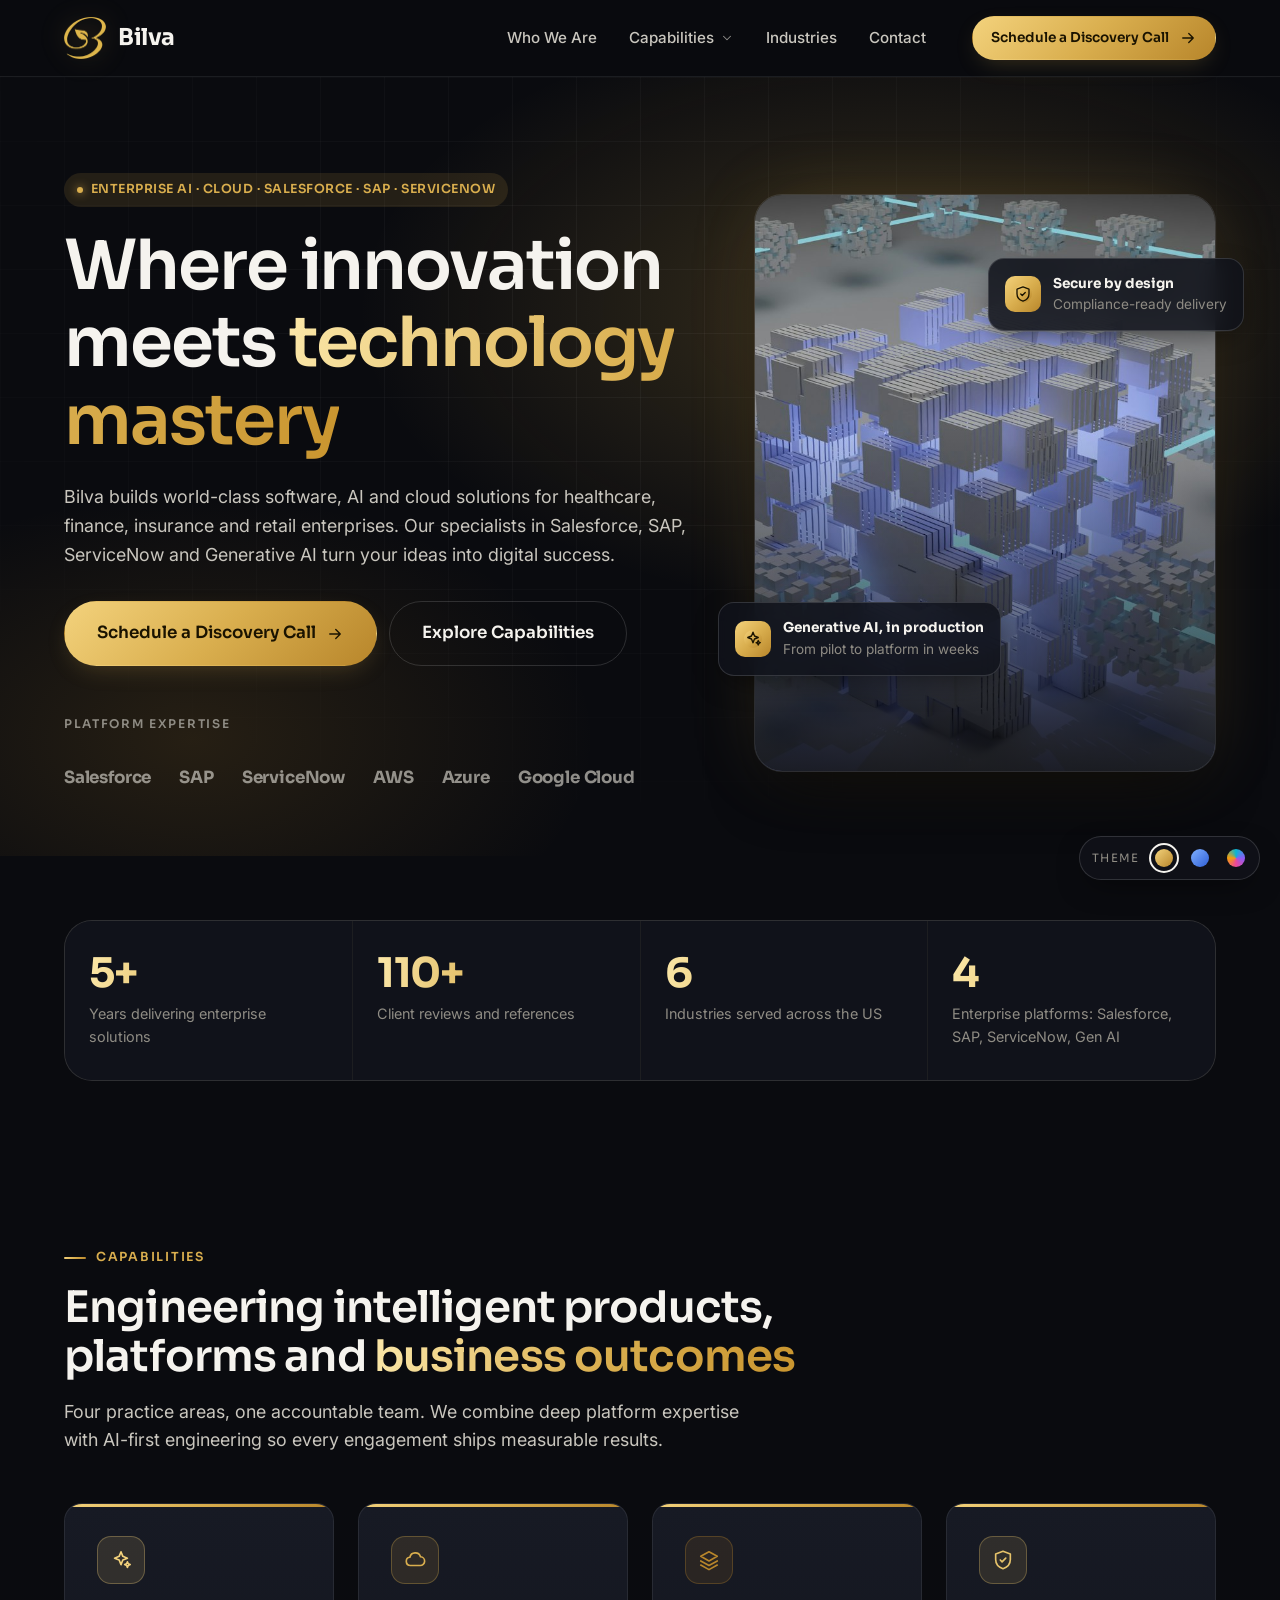
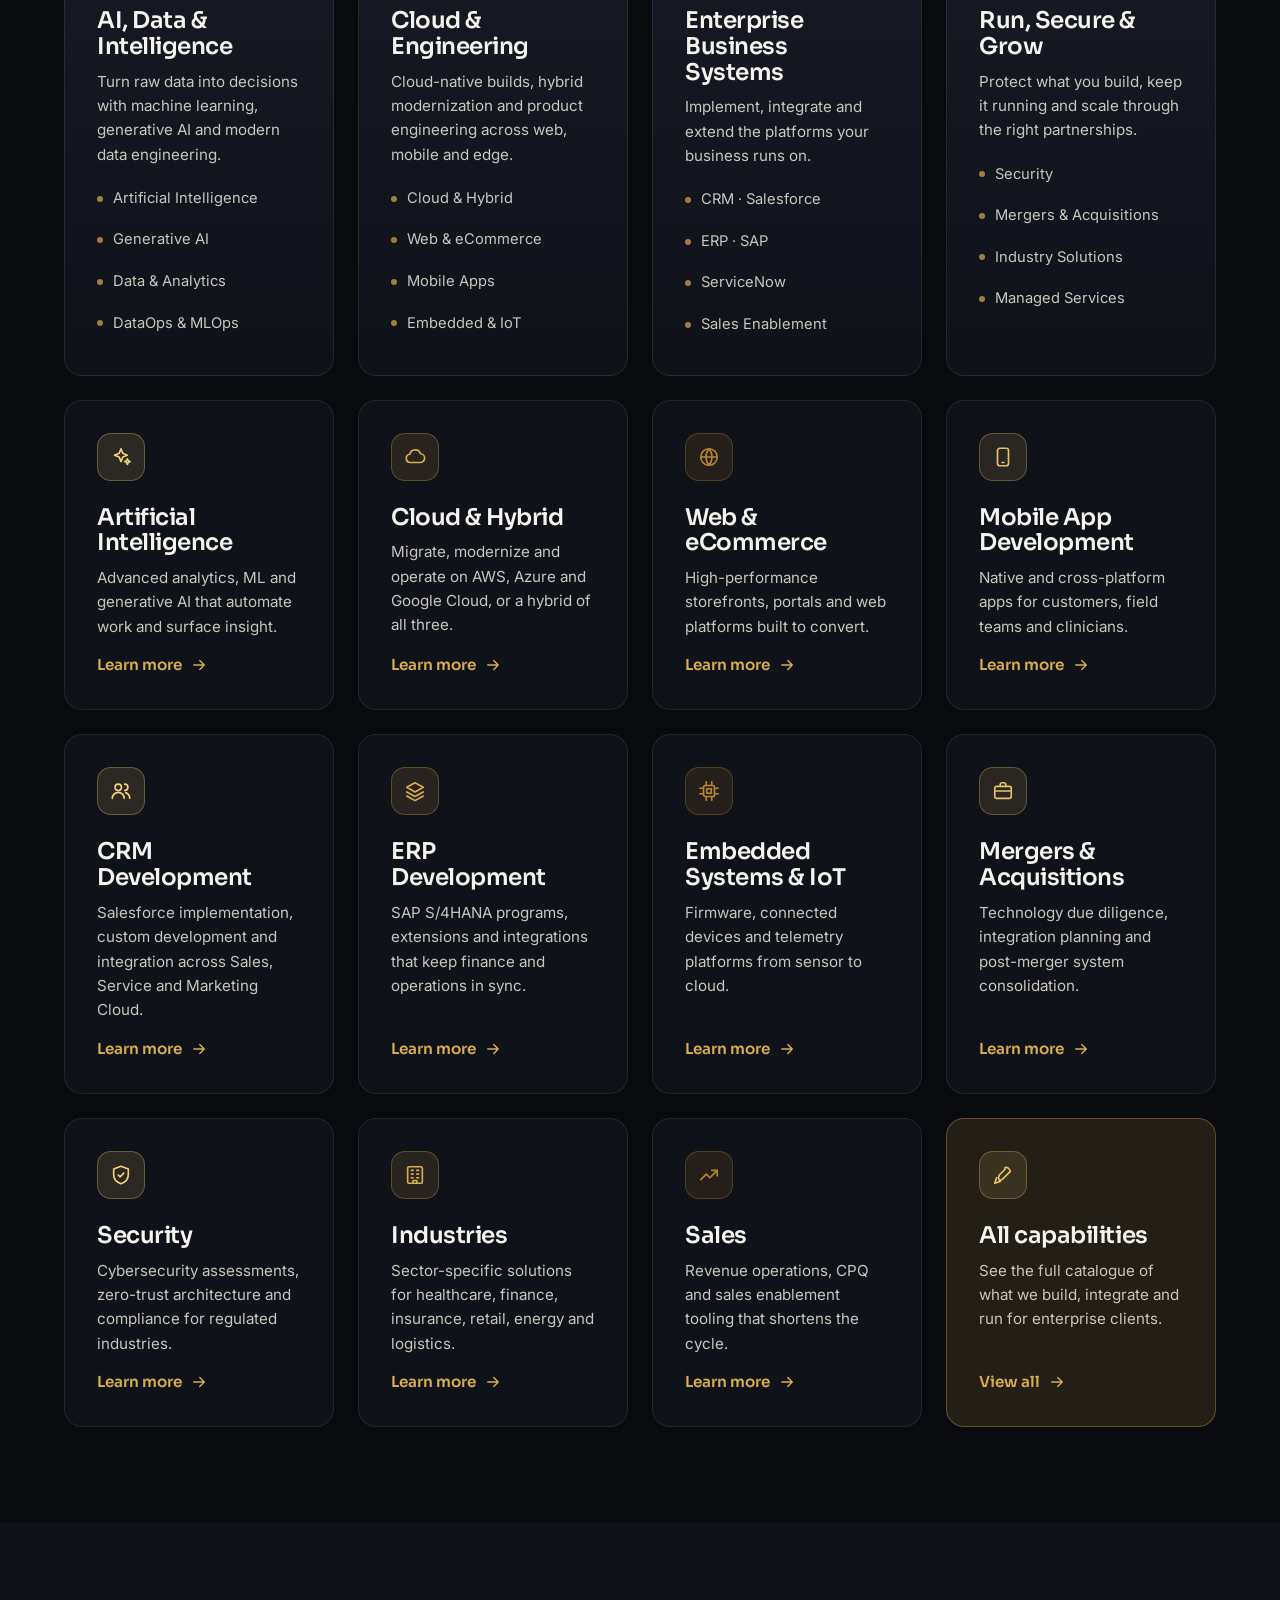
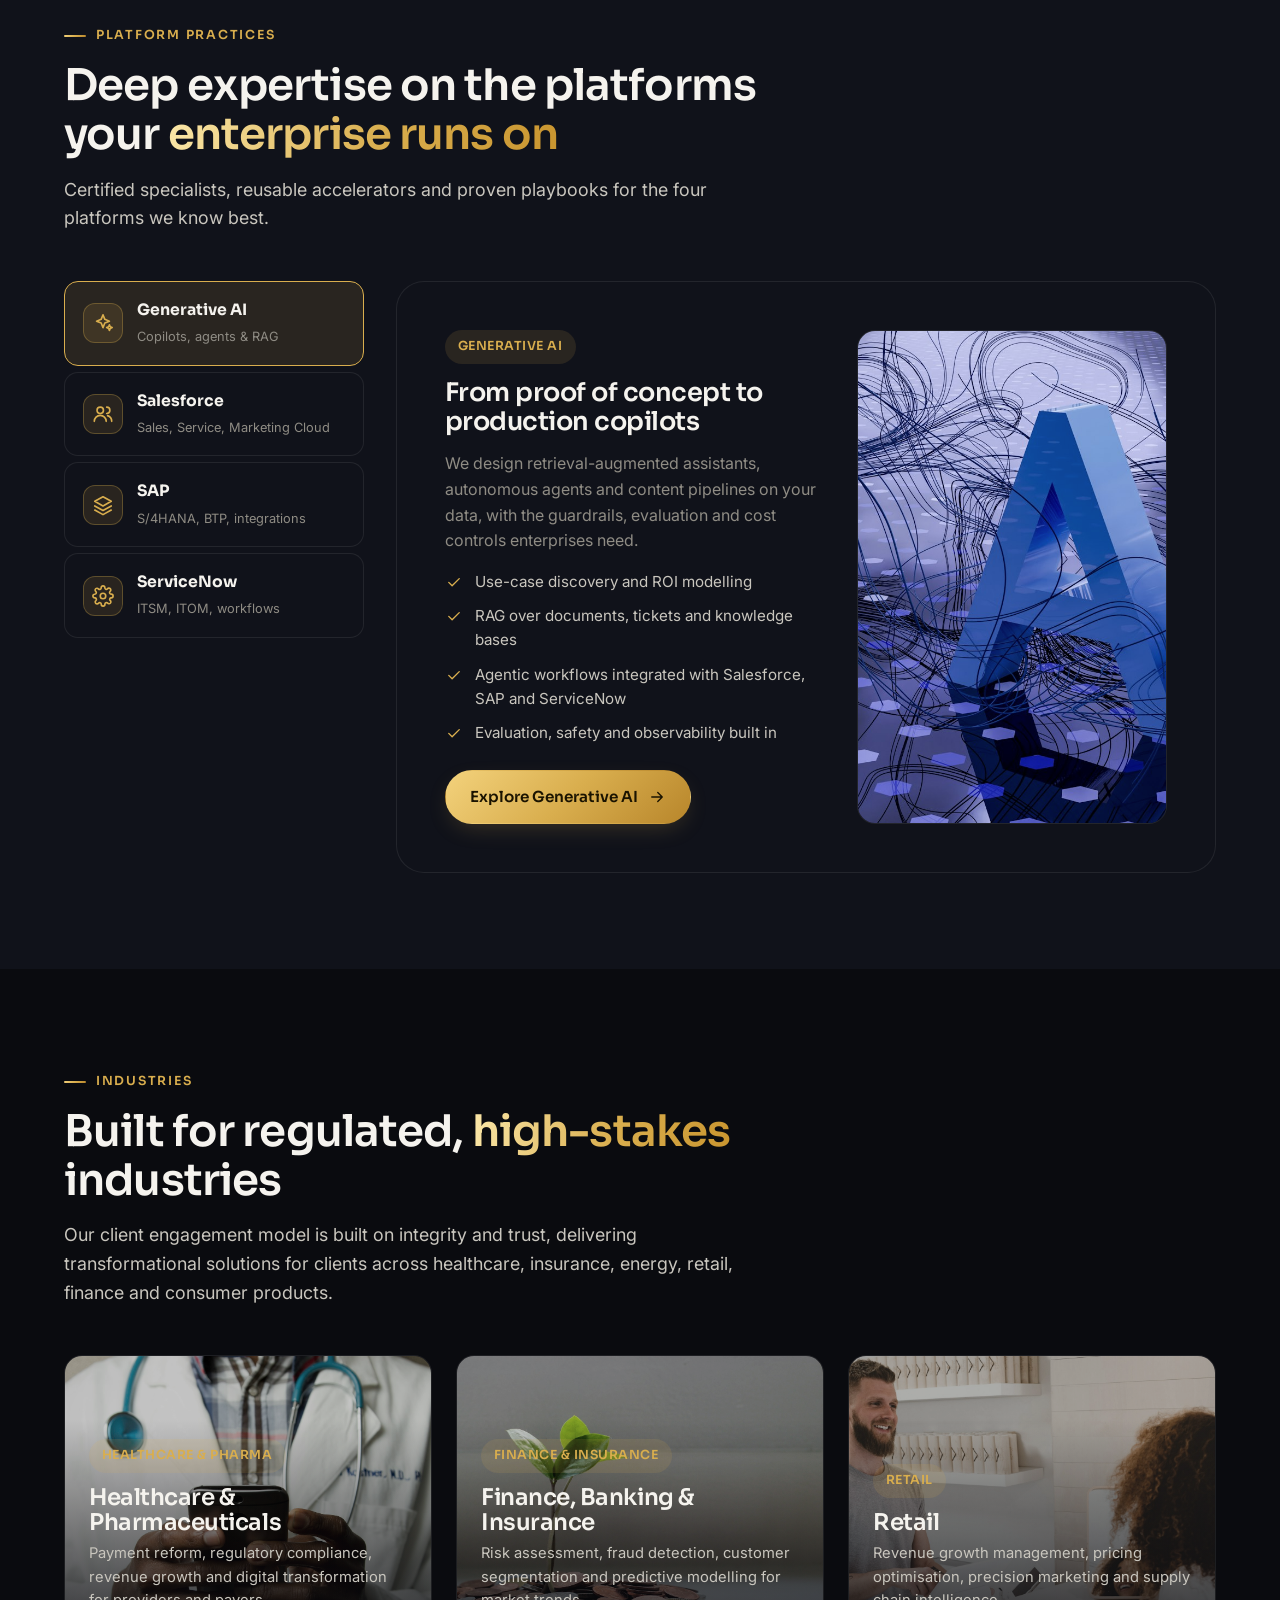
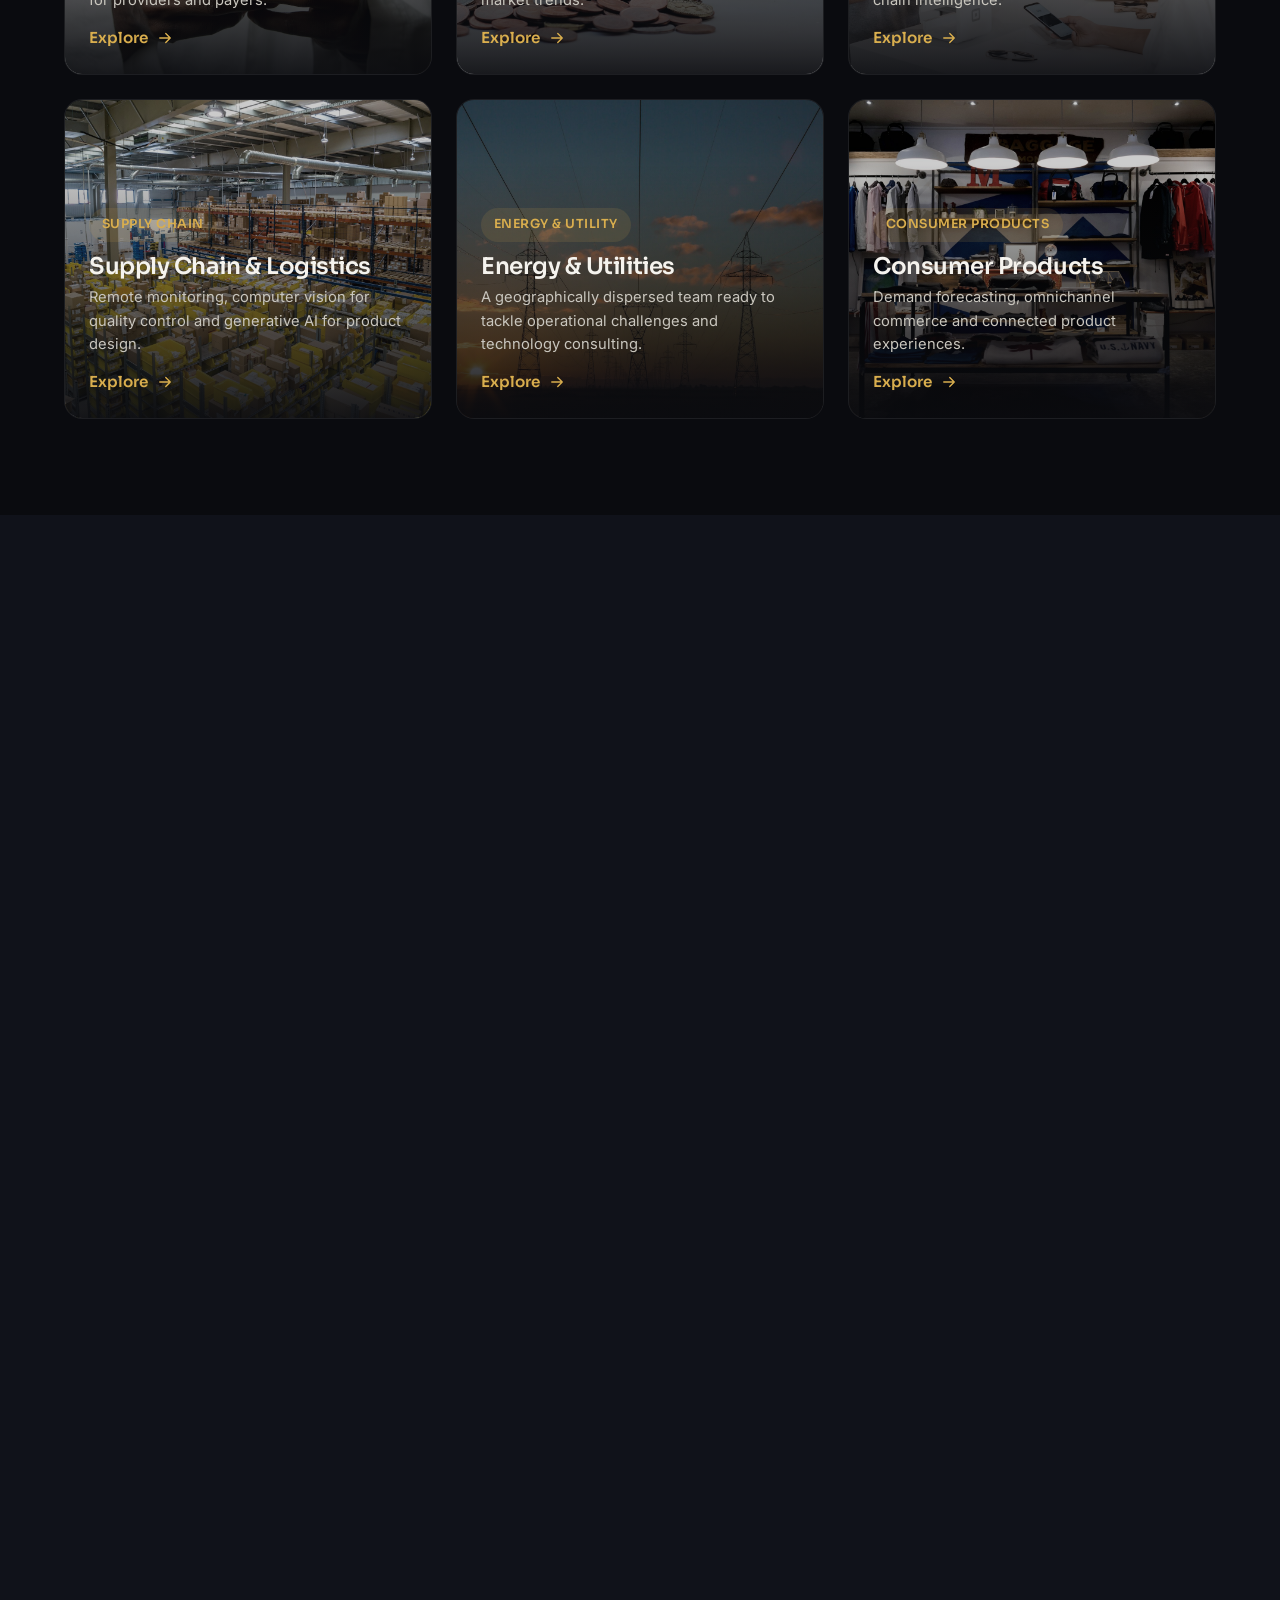
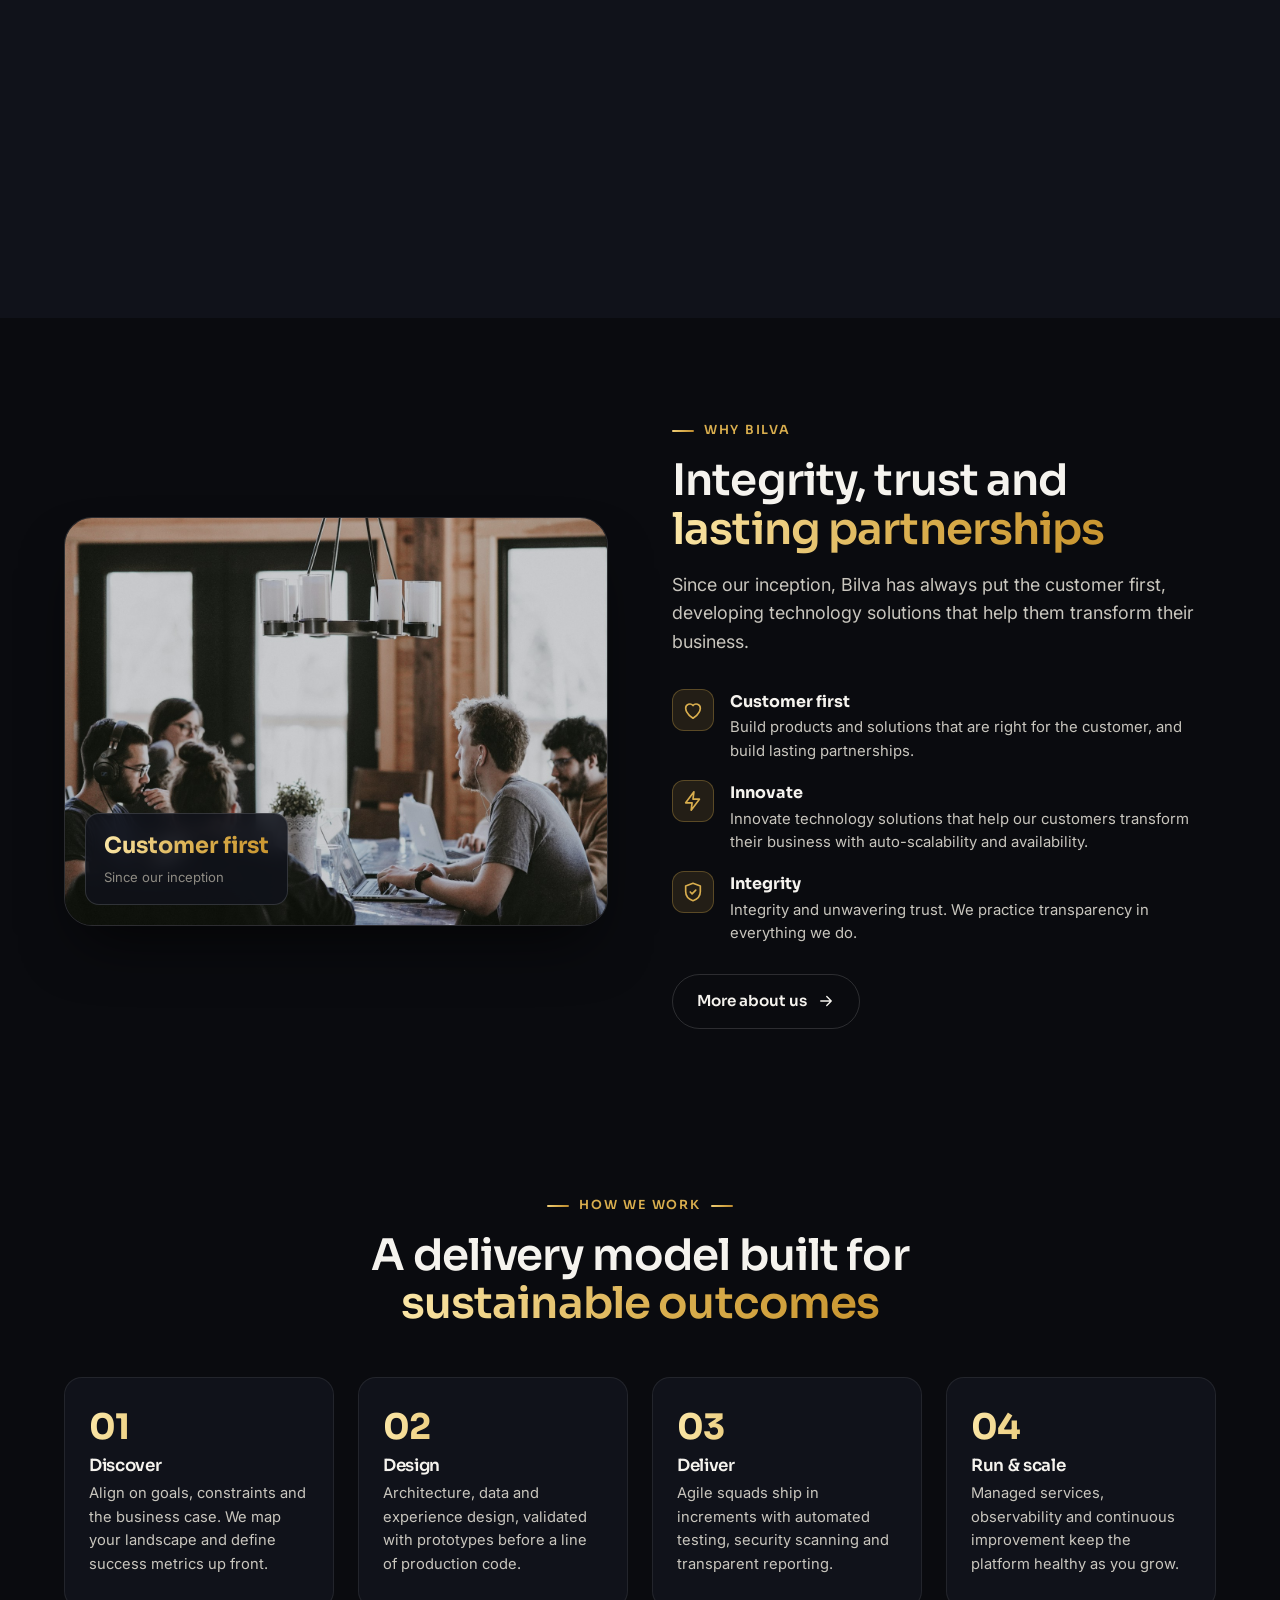
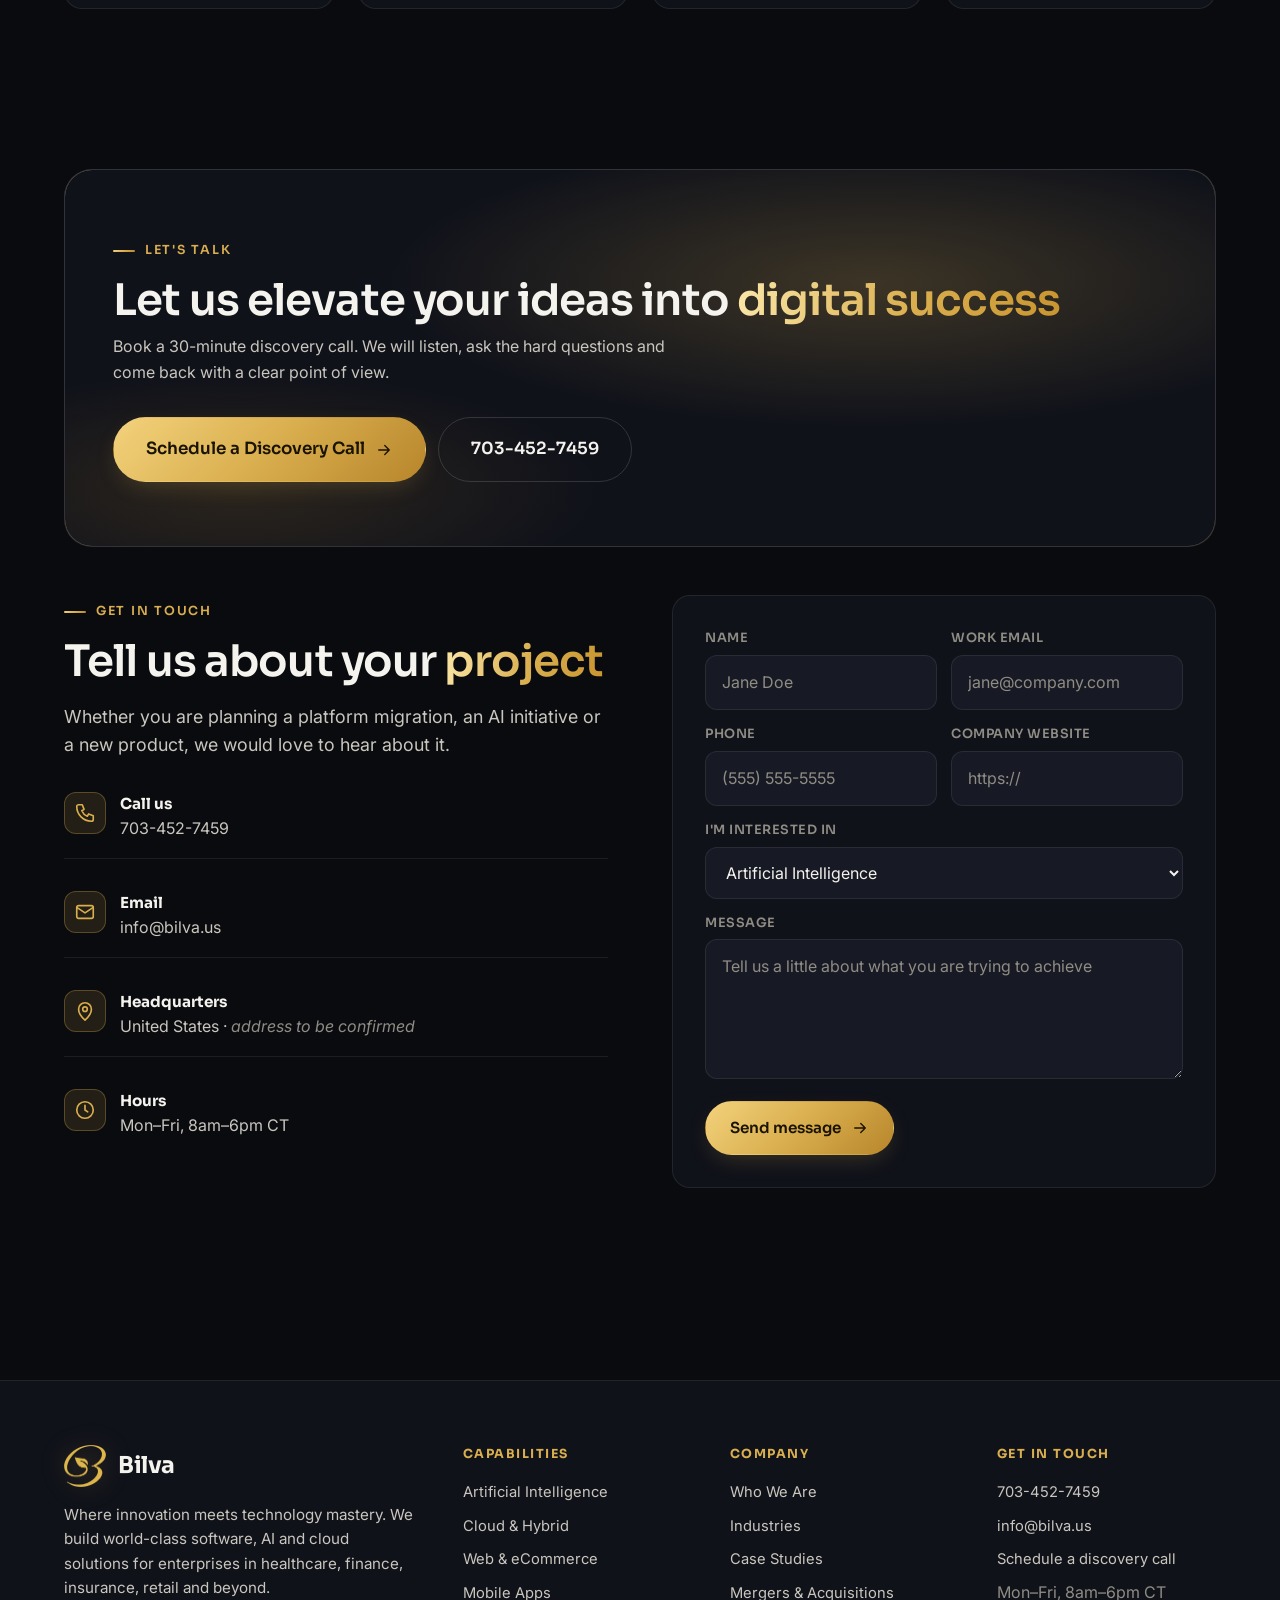
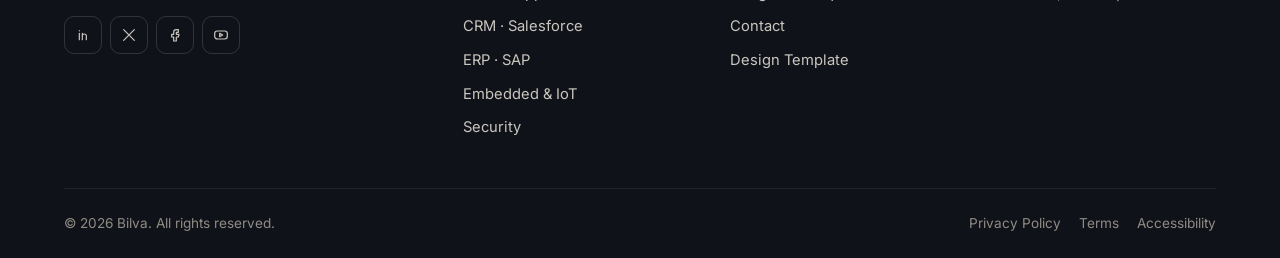
==== commit 38ac622b: "Hide testimonials and insights sections until real content is ready Sections are commented out in in" ====
--- a/index.html
+++ b/index.html
@@ -328,7 +328,8 @@
     </div>
   </section>
 
-  <!-- ===================== TESTIMONIALS ===================== -->
+  <!-- TESTIMONIALS SECTION: hidden for now, not deleted. To restore, remove this comment wrapper and change every "<!~~" back to an HTML comment opener and every "~~>" back to an HTML comment closer.
+  <!~~ ===================== TESTIMONIALS ===================== ~~>
   <section class="section" style="background:var(--bg-2)">
     <div class="container">
       <div class="section-head reveal">
@@ -356,7 +357,10 @@
     </div>
   </section>
 
-  <!-- ===================== INSIGHTS ===================== -->
+  -->
+
+  <!-- INSIGHTS & RESOURCES SECTION: hidden for now, not deleted. To restore, remove this comment wrapper and change every "<!~~" back to an HTML comment opener and every "~~>" back to an HTML comment closer.
+  <!~~ ===================== INSIGHTS ===================== ~~>
   <section class="section" id="insights">
     <div class="container">
       <div class="section-head reveal" style="display:flex;justify-content:space-between;align-items:flex-end;gap:24px;max-width:none;flex-wrap:wrap">
@@ -370,6 +374,8 @@
       </div>
     </div>
   </section>
+
+  -->
 
   <!-- ===================== CTA + CONTACT ===================== -->
   <section class="section" id="contact">
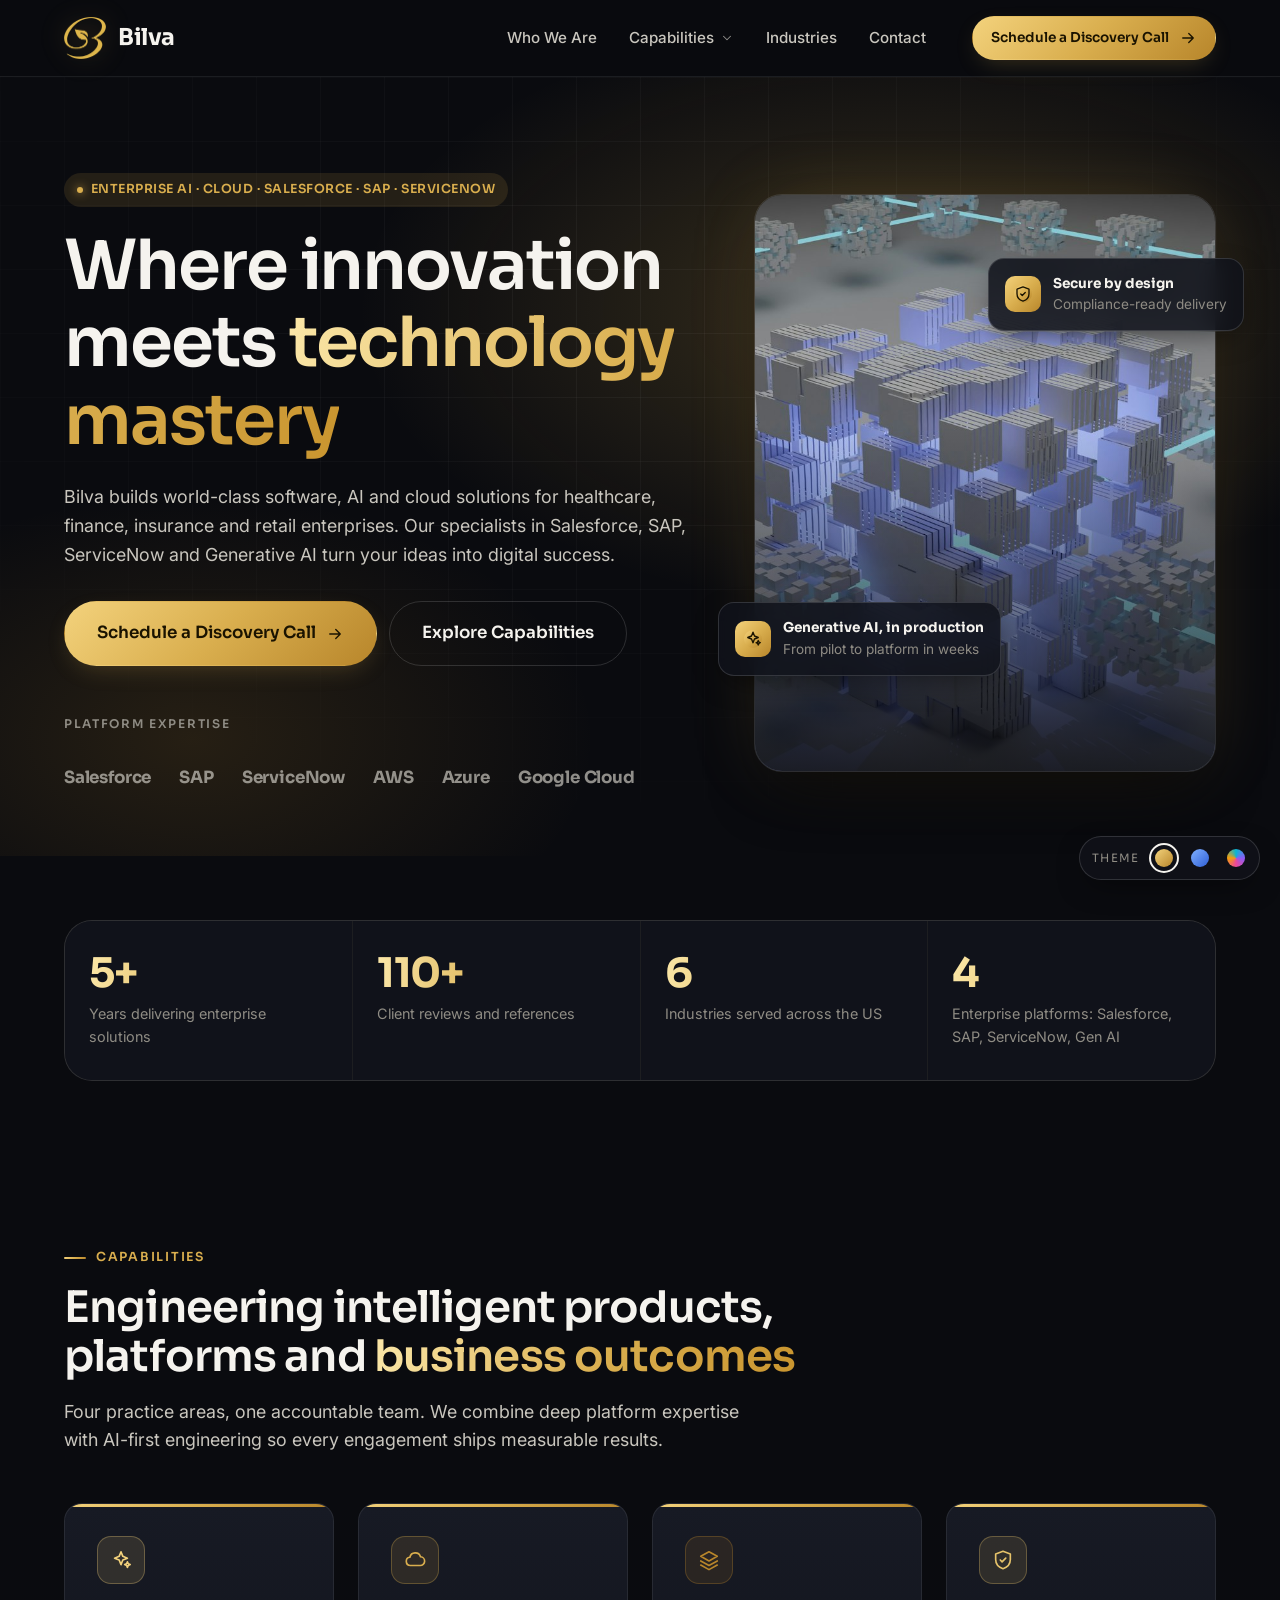
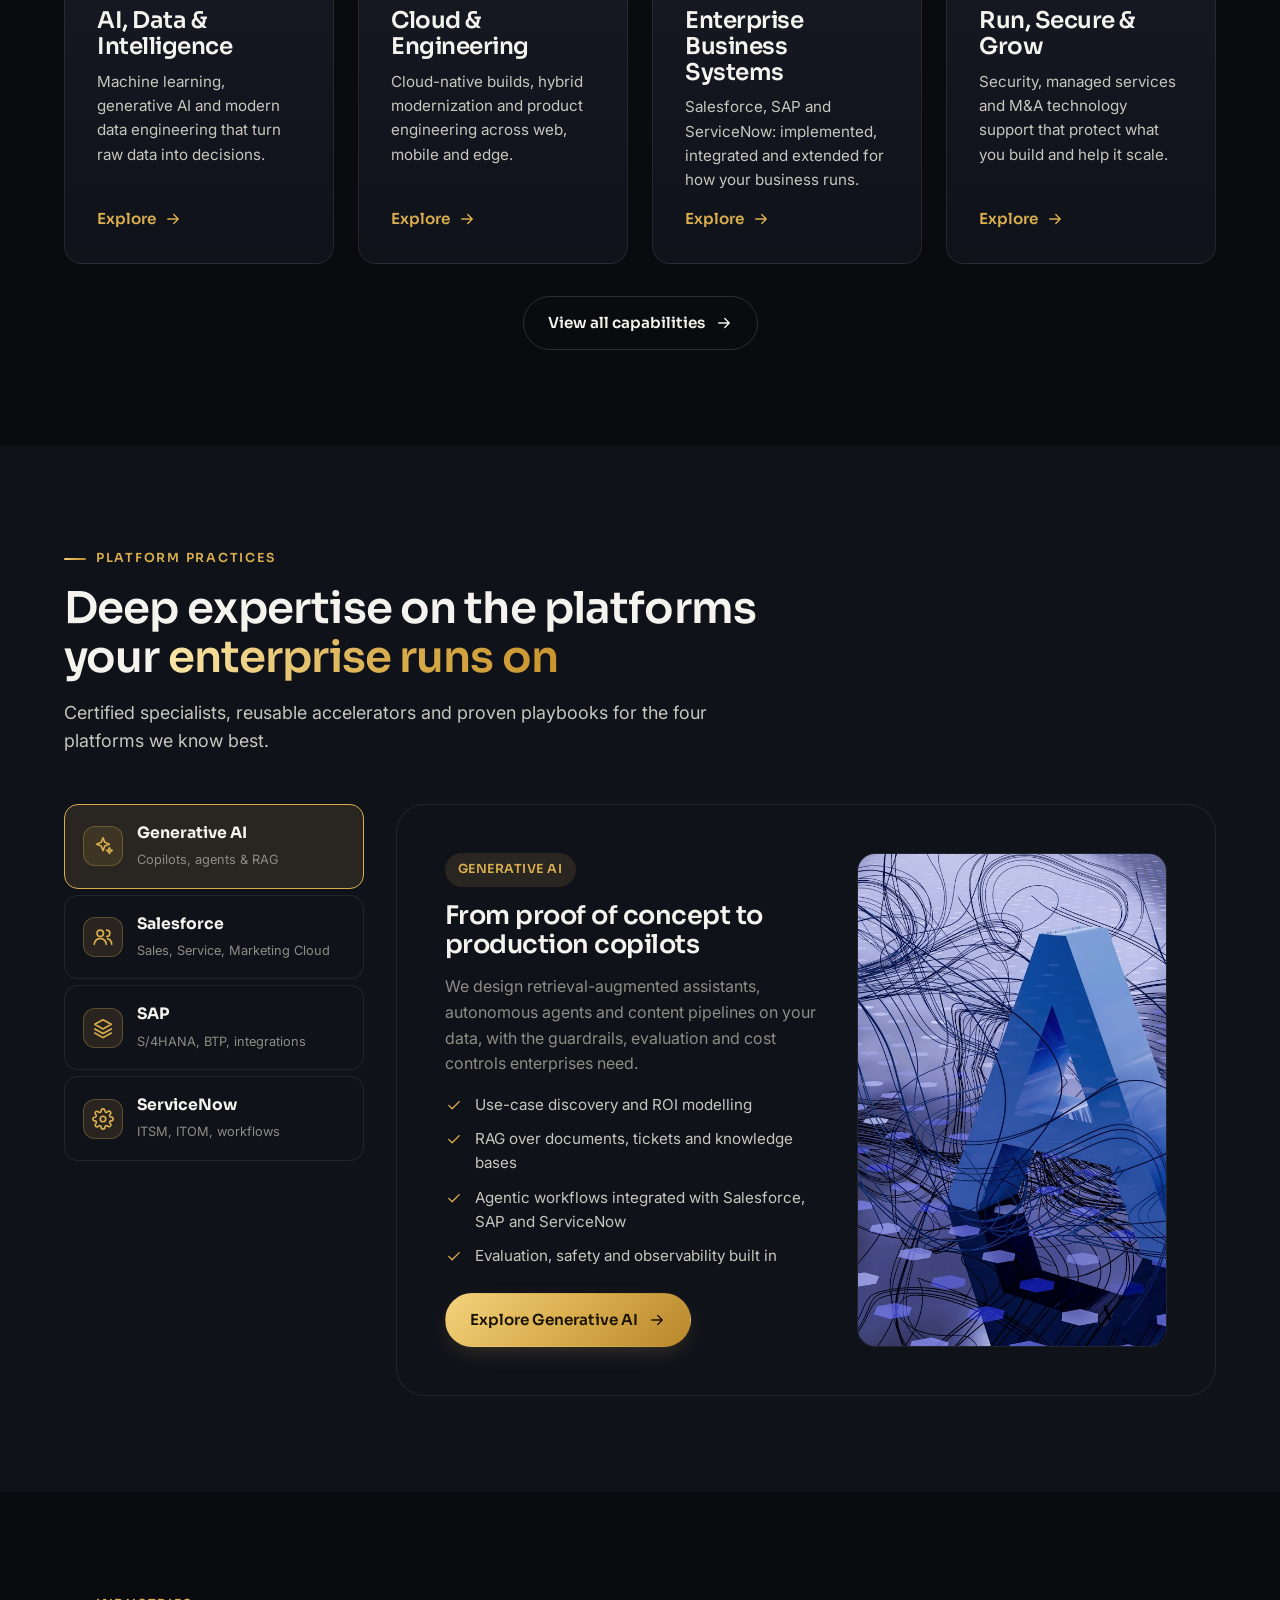
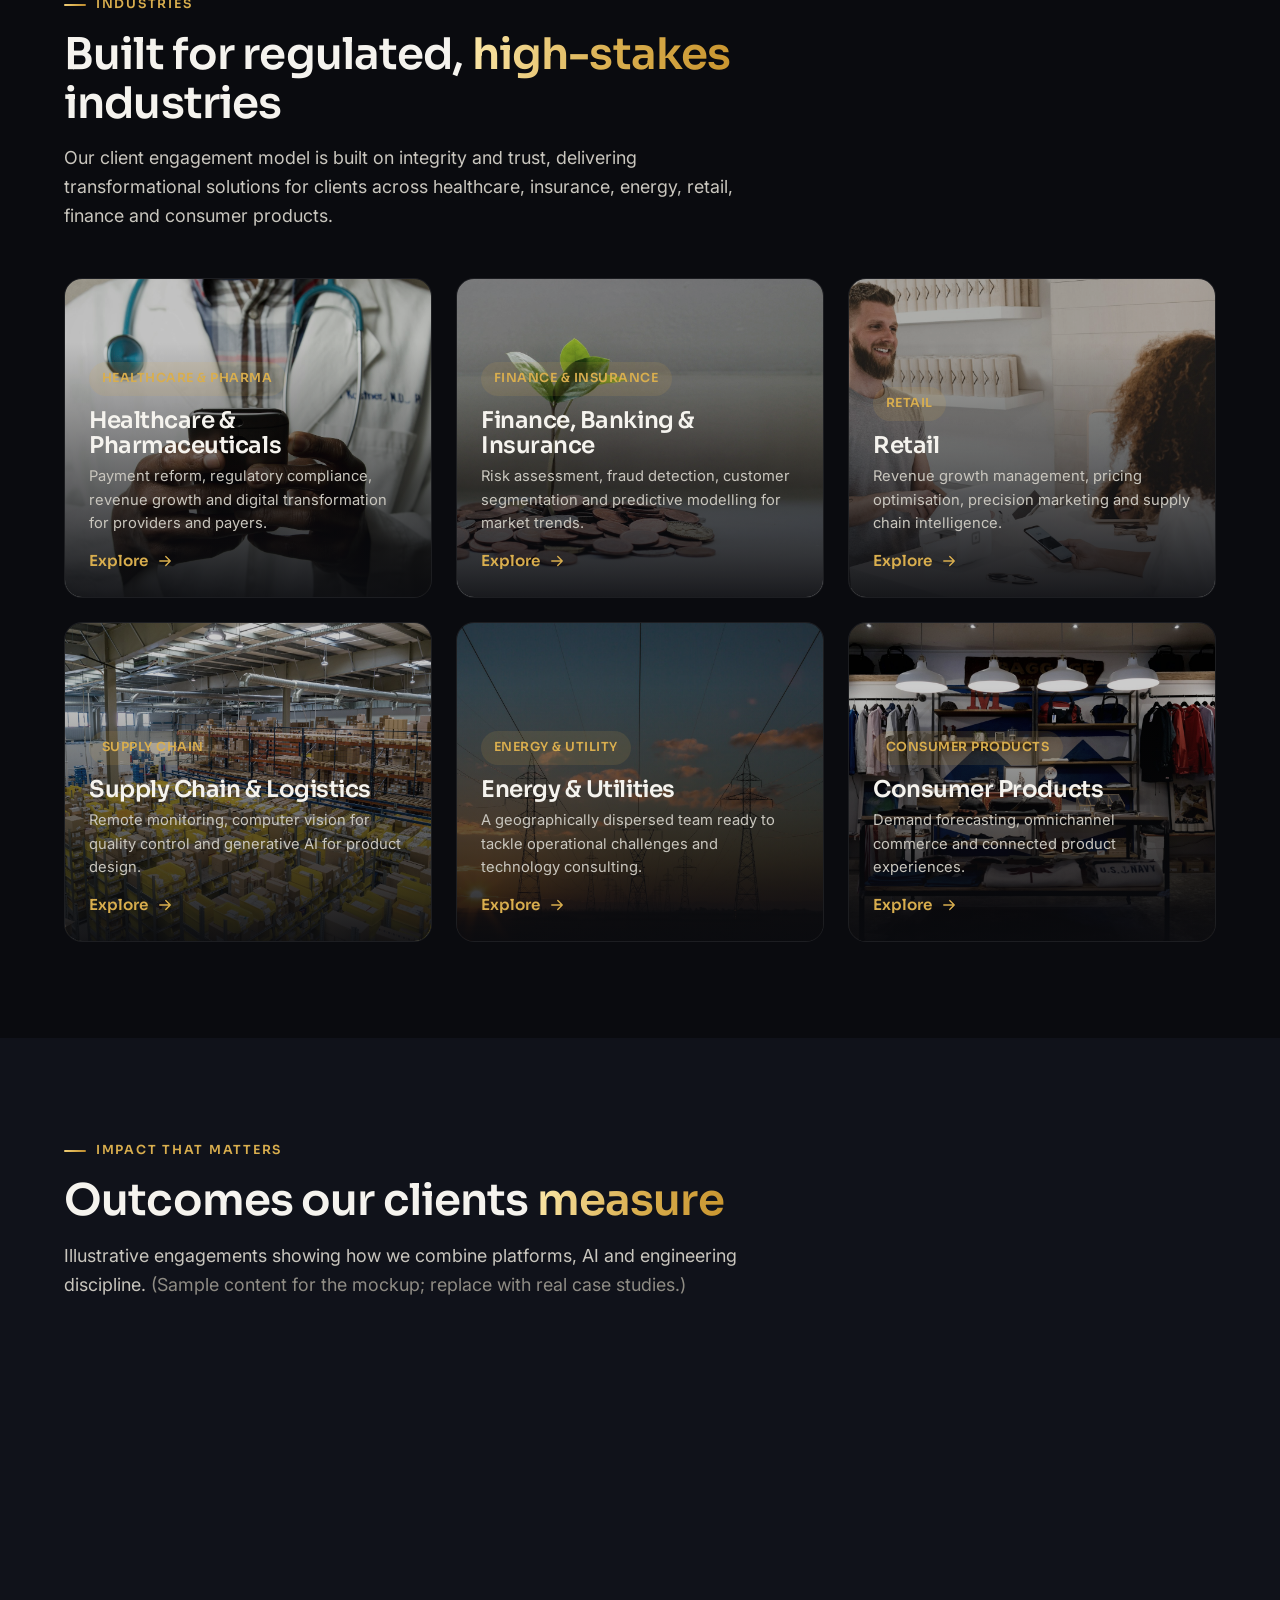
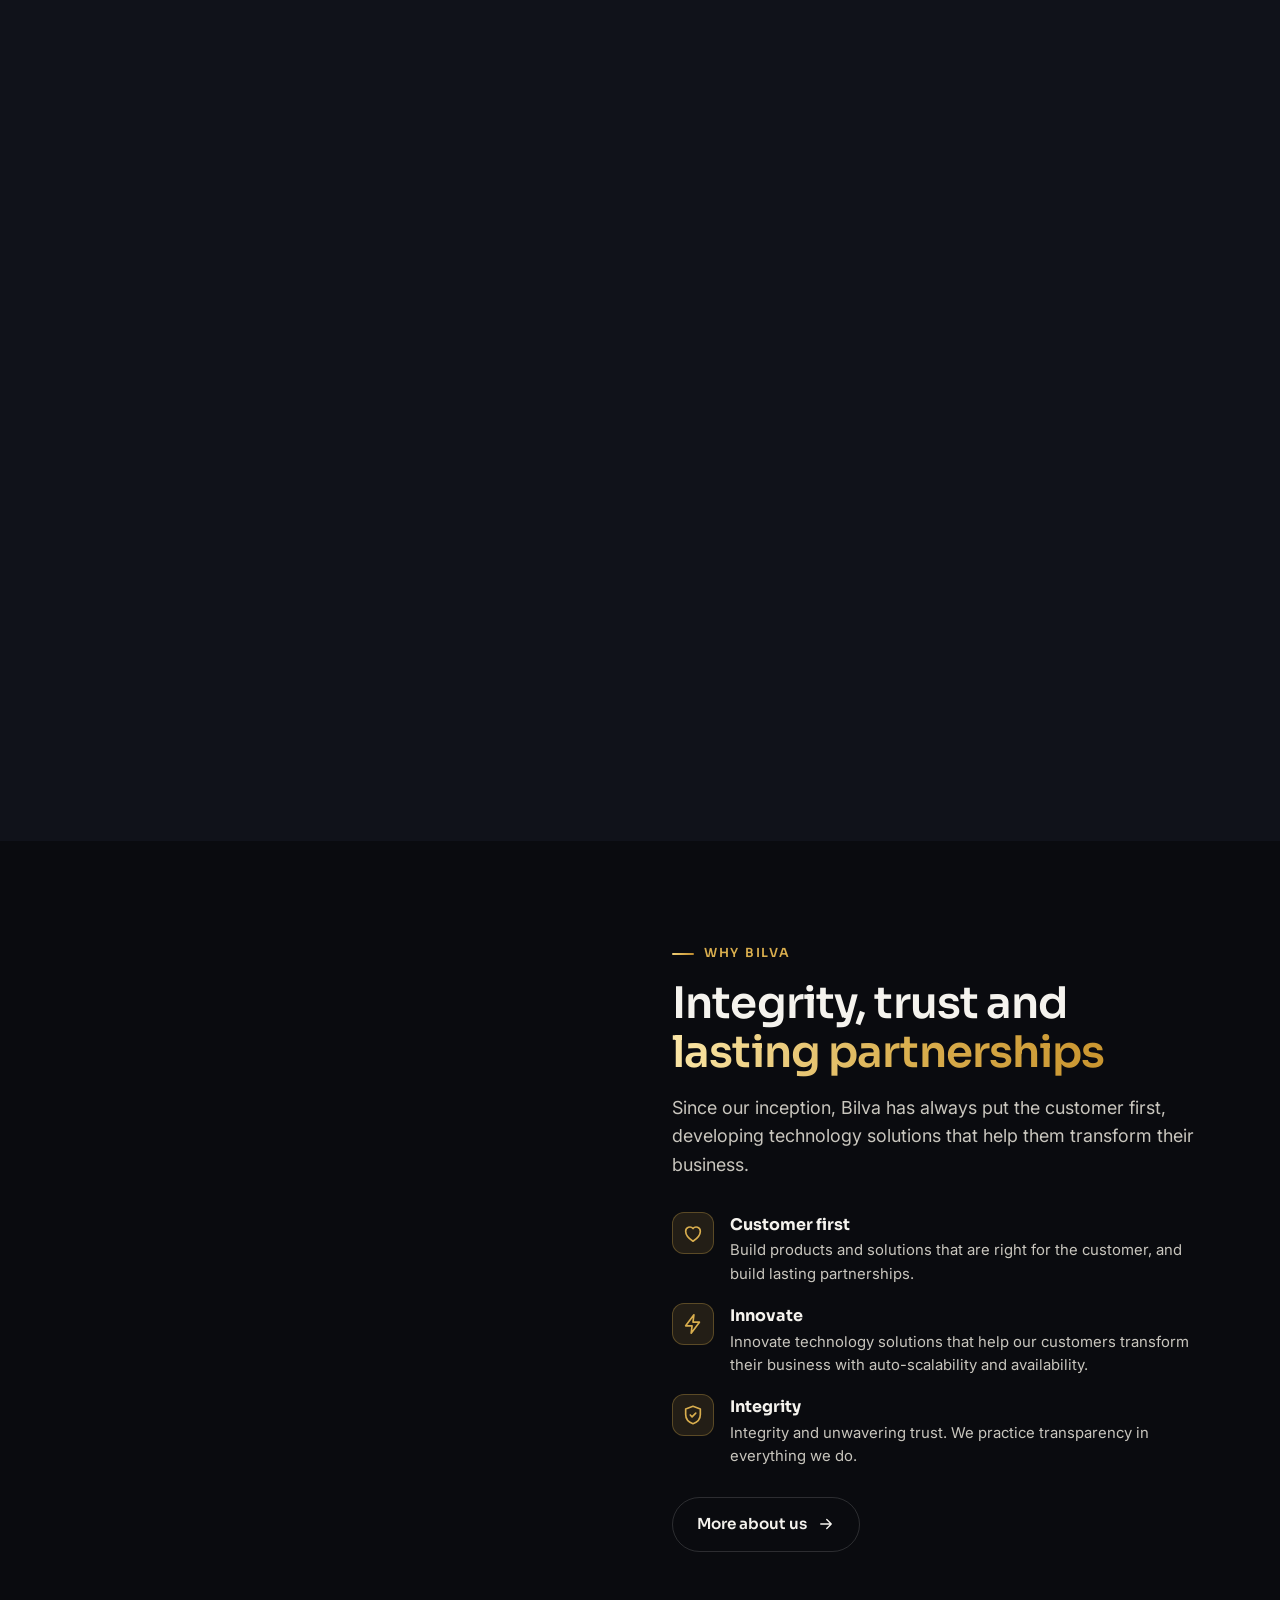
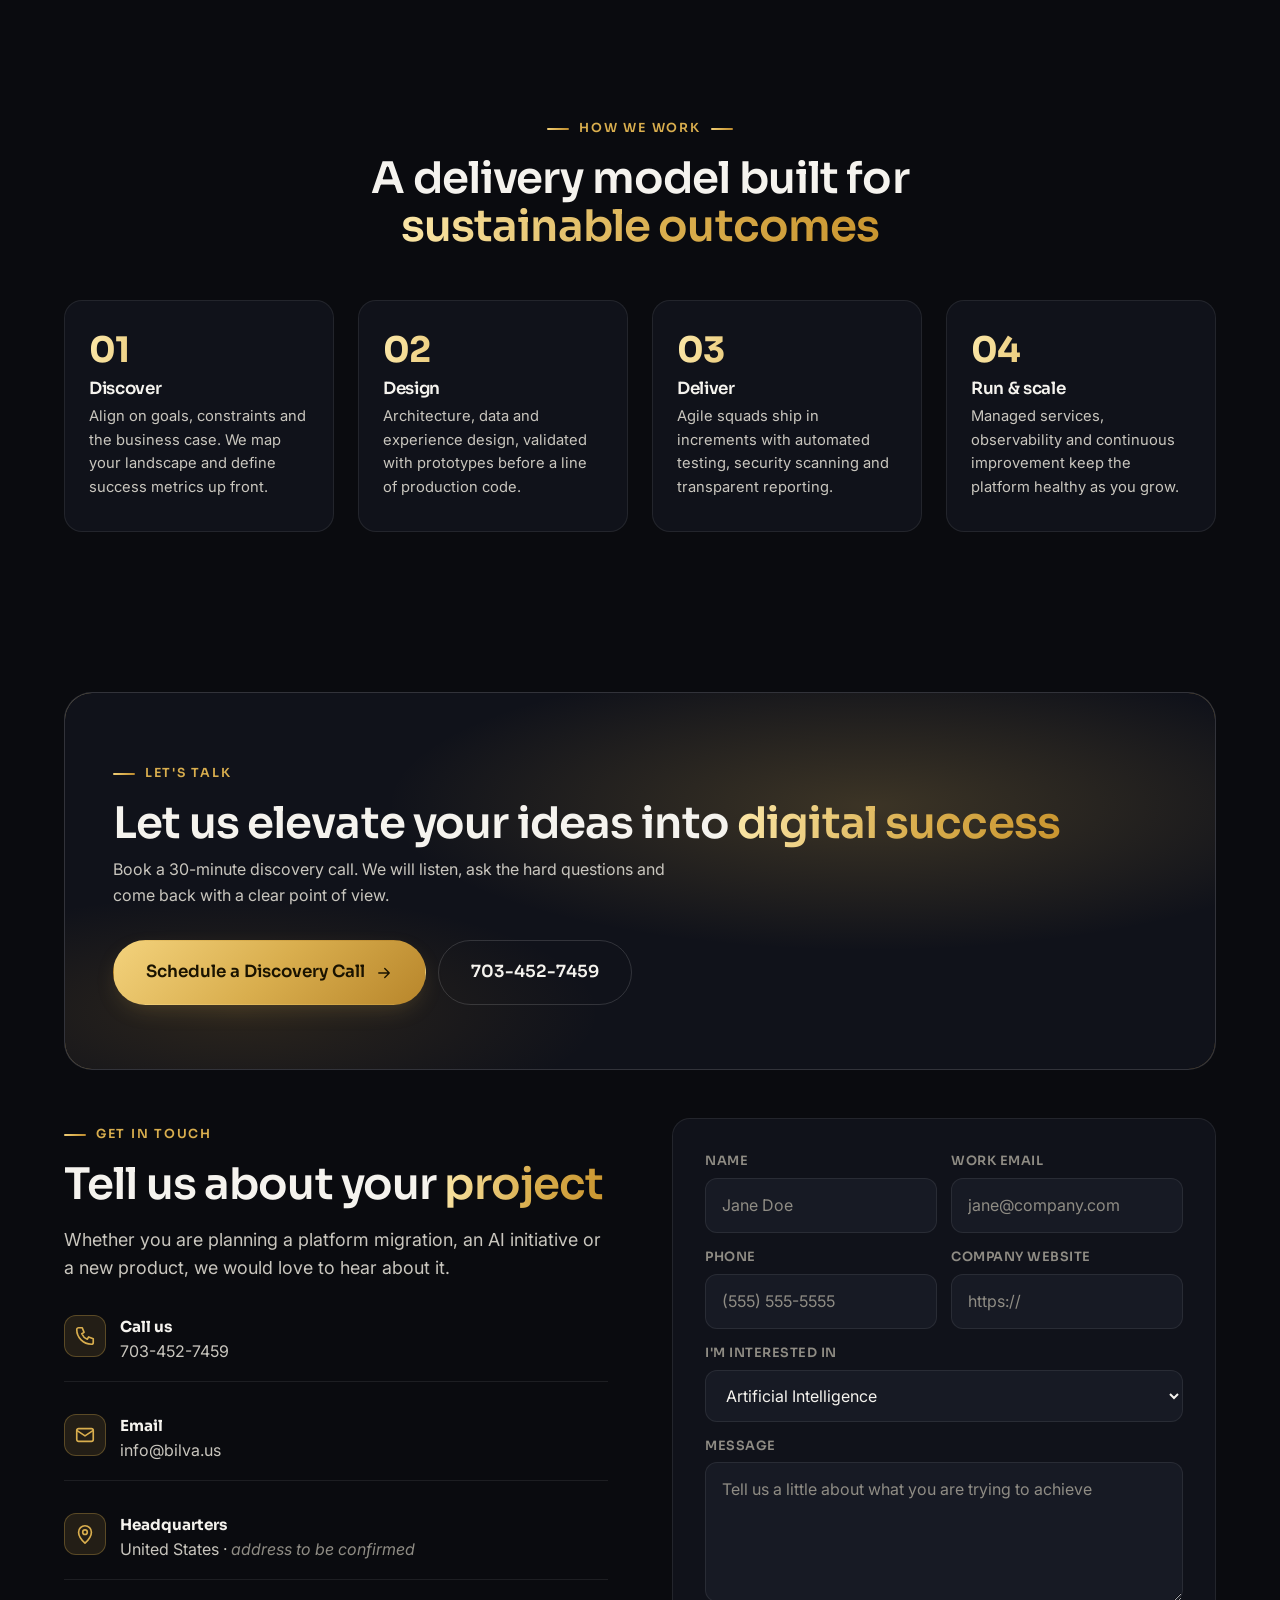
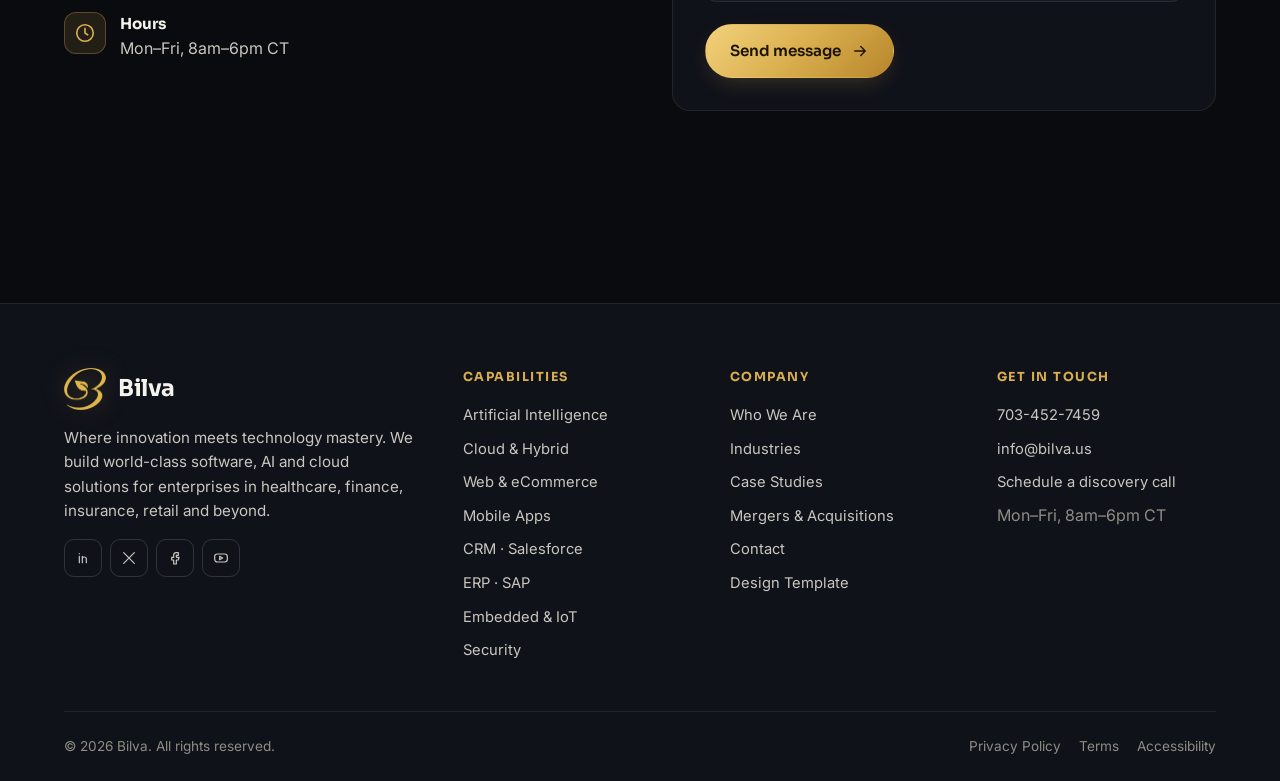
==== commit 55e23f4a: "Home: show only the four capability pillars; hide the 11-service card grid Sub-categories stay on se" ====
--- a/index.html
+++ b/index.html
@@ -69,53 +69,34 @@
         <p class="lead">Four practice areas, one accountable team. We combine deep platform expertise with AI-first engineering so every engagement ships measurable results.</p>
       </div>
 
-      <div class="grid grid-4 reveal-stagger" style="margin-bottom:24px">
-        <div class="card pillar accent-top">
+      <div class="grid grid-4 reveal-stagger">
+        <a class="card pillar accent-top flex" href="services.html#ai">
           <div class="ico-box"><i data-icon="sparkles"></i></div>
           <h3>AI, Data &amp; Intelligence</h3>
-          <p>Turn raw data into decisions with machine learning, generative AI and modern data engineering.</p>
-          <ul>
-            <li><a href="service-artificial-intelligence.html">Artificial Intelligence</a></li>
-            <li><a href="service-artificial-intelligence.html#generative-ai">Generative AI</a></li>
-            <li><a href="service-artificial-intelligence.html#data-engineering">Data &amp; Analytics</a></li>
-            <li><a href="service-artificial-intelligence.html#mlops">DataOps &amp; MLOps</a></li>
-          </ul>
-        </div>
-        <div class="card pillar accent-top">
+          <p>Machine learning, generative AI and modern data engineering that turn raw data into decisions.</p>
+          <span class="link-arrow">Explore <i data-icon="arrow"></i></span>
+        </a>
+        <a class="card pillar accent-top flex" href="services.html#cloud">
           <div class="ico-box"><i data-icon="cloud"></i></div>
           <h3>Cloud &amp; Engineering</h3>
           <p>Cloud-native builds, hybrid modernization and product engineering across web, mobile and edge.</p>
-          <ul>
-            <li><a href="services.html#cloud-and-hybrid">Cloud &amp; Hybrid</a></li>
-            <li><a href="services.html#web-development-and-ecommerce">Web &amp; eCommerce</a></li>
-            <li><a href="services.html#mobile-app-development">Mobile Apps</a></li>
-            <li><a href="services.html#embedded-systems-and-iot">Embedded &amp; IoT</a></li>
-          </ul>
-        </div>
-        <div class="card pillar accent-top">
+          <span class="link-arrow">Explore <i data-icon="arrow"></i></span>
+        </a>
+        <a class="card pillar accent-top flex" href="services.html#enterprise">
           <div class="ico-box"><i data-icon="layers"></i></div>
           <h3>Enterprise Business Systems</h3>
-          <p>Implement, integrate and extend the platforms your business runs on.</p>
-          <ul>
-            <li><a href="services.html#crm-development">CRM · Salesforce</a></li>
-            <li><a href="services.html#erp-development">ERP · SAP</a></li>
-            <li><a href="services.html#servicenow">ServiceNow</a></li>
-            <li><a href="services.html#sales">Sales Enablement</a></li>
-          </ul>
-        </div>
-        <div class="card pillar accent-top">
+          <p>Salesforce, SAP and ServiceNow: implemented, integrated and extended for how your business runs.</p>
+          <span class="link-arrow">Explore <i data-icon="arrow"></i></span>
+        </a>
+        <a class="card pillar accent-top flex" href="services.html#secure">
           <div class="ico-box"><i data-icon="shield"></i></div>
           <h3>Run, Secure &amp; Grow</h3>
-          <p>Protect what you build, keep it running and scale through the right partnerships.</p>
-          <ul>
-            <li><a href="services.html#security">Security</a></li>
-            <li><a href="services.html#mergers-and-acquisitions">Mergers &amp; Acquisitions</a></li>
-            <li><a href="industries.html">Industry Solutions</a></li>
-            <li><a href="services.html#cloud-and-hybrid">Managed Services</a></li>
-          </ul>
-        </div>
-      </div>
-
+          <p>Security, managed services and M&amp;A technology support that protect what you build and help it scale.</p>
+          <span class="link-arrow">Explore <i data-icon="arrow"></i></span>
+        </a>
+      </div>
+      <div style="margin-top:32px;display:flex;justify-content:center"><a class="btn btn-ghost" href="services.html">View all capabilities <i data-icon="arrow"></i></a></div>
+      <!-- SERVICE CARD GRID (11 services + view-all): hidden for now, not deleted. Sub-categories live on services.html.
       <div class="grid grid-4 reveal-stagger">
         <a class="card flex" href="service-artificial-intelligence.html"><div class="ico-box"><i data-icon="sparkles"></i></div><h3>Artificial Intelligence</h3><p>Advanced analytics, ML and generative AI that automate work and surface insight.</p><span class="link-arrow">Learn more <i data-icon="arrow"></i></span></a>
         <a class="card flex" href="services.html#cloud-and-hybrid"><div class="ico-box"><i data-icon="cloud"></i></div><h3>Cloud &amp; Hybrid</h3><p>Migrate, modernize and operate on AWS, Azure and Google Cloud, or a hybrid of all three.</p><span class="link-arrow">Learn more <i data-icon="arrow"></i></span></a>
@@ -130,6 +111,7 @@
         <a class="card flex" href="services.html#sales"><div class="ico-box"><i data-icon="trending"></i></div><h3>Sales</h3><p>Revenue operations, CPQ and sales enablement tooling that shortens the cycle.</p><span class="link-arrow">Learn more <i data-icon="arrow"></i></span></a>
         <a class="card flex" href="services.html" style="background:var(--accent-soft);border-color:color-mix(in srgb,var(--accent) 35%,transparent)"><div class="ico-box"><i data-icon="rocket"></i></div><h3>All capabilities</h3><p>See the full catalogue of what we build, integrate and run for enterprise clients.</p><span class="link-arrow">View all <i data-icon="arrow"></i></span></a>
       </div>
+      -->
     </div>
   </section>
 
